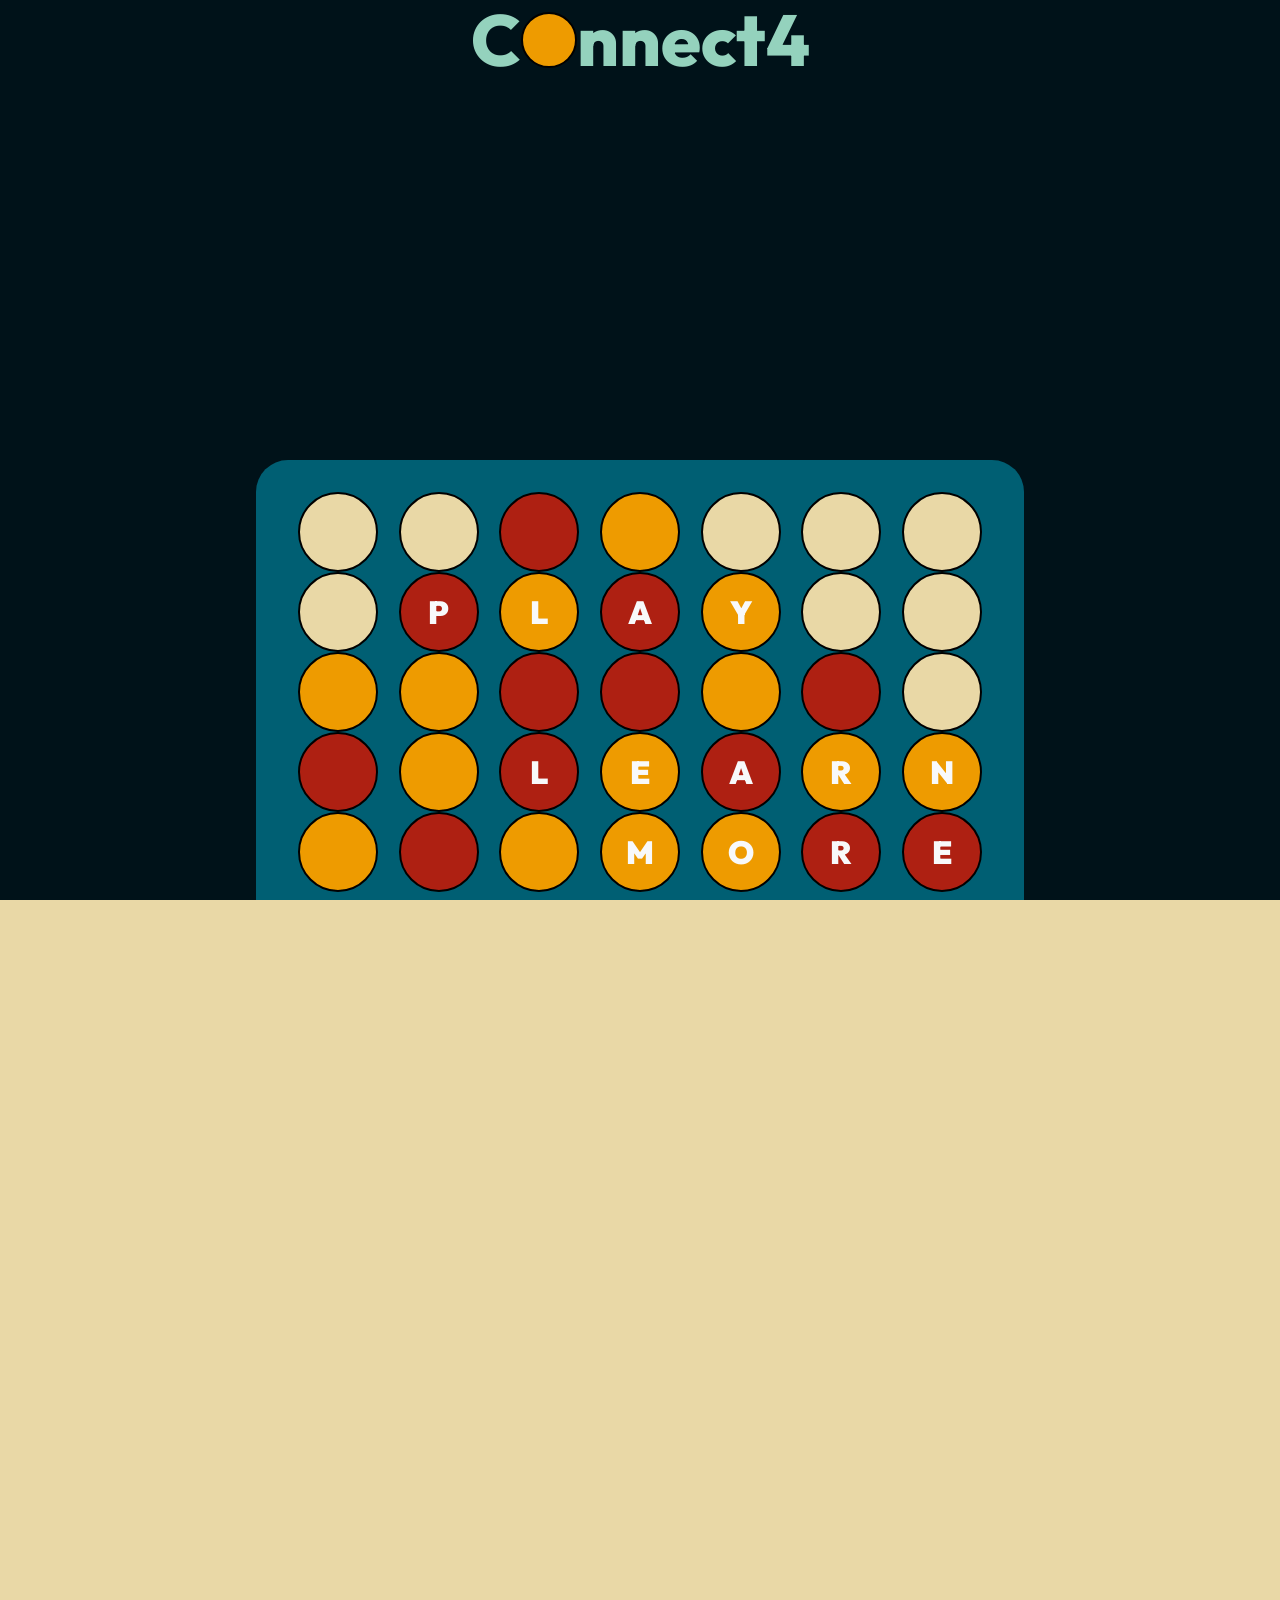
==== index.html @ 0f310282 "v4" ====
<!DOCTYPE html>
<html lang="en">

<head>
    <meta charset="UTF-8">
    <meta name="viewport" content="width=device-width, initial-scale=1.0">
    <title>Connect4</title>
    <link rel="stylesheet" href="style.css">
    <link rel="stylesheet" href="main.css">
    <script src="./gameLogic.js" defer></script>
    <script src="./visual.js" defer></script>
    <script src="./main.js" defer></script>
</head>

<body>
    <nav></nav>
    <section class="hero">
        <h1 class="title">
            <div>C</div>
            <div class="tile yellow" id="heroTile"></div>
            <div>nnect4</div>
        </h1>

        <div class="heroGrid">
            <div class="tile"></div>
            <div class="tile"></div>
            <div class="tile red"></div>
            <div class="tile yellow"></div>
            <div class="tile"></div>
            <div class="tile"></div>
            <div class="tile"></div>

            <div class="tile"></div>
            <div class="tile red playTile">P</div>
            <div class="tile yellow playTile">L</div>
            <div class="tile playTile red">A</div>
            <div class="tile playTile yellow">Y</div>
            <div class="tile "></div>
            <div class="tile"></div>

            <div class="tile yellow"></div>
            <div class="tile yellow"></div>
            <div class="tile red"></div>
            <div class="tile red"></div>
            <div class="tile yellow"></div>
            <div class="tile red"></div>
            <div class="tile"></div>

            <div class="tile red"></div>
            <div class="tile yellow"></div>
            <div class="tile red lmTile">L</a></div>
            <div class="tile yellow lmTile">E</div>
            <div class="tile red lmTile">A</div>
            <div class="tile yellow lmTile">R</div>
            <div class="tile yellow lmTile">N</div>

            <div class="tile yellow"></div>
            <div class="tile red"></div>
            <div class="tile yellow"></div>
            <div class="tile yellow lmTile">M</div>
            <div class="tile yellow lmTile">O</div>
            <div class="tile red lmTile">R</div>
            <div class="tile red lmTile">E</div>

            
        </div>
    </section>
    <section id="htp">

    </section>


</body>

</html>
---- style.css ----
@import url("https://fonts.googleapis.com/css2?family=Outfit:wght@300;400;600;800&display=swap");

:root {
  --bg-primary:
    /* #054944 */
    #001219;
  --bg-secondary: #1a233a;
  --text-main: #f8f9fa;
  --text-muted: #adb5bd;
  --glass-bg: rgba(255, 255, 255, 0.05);
  --glass-border: rgba(255, 255, 255, 0.1);
}

* {
  margin: 0;
  padding: 0;
  box-sizing: border-box;
}

body {
  background-color: var(--bg-primary);
  color: var(--text-main);
  font-family: "Outfit", sans-serif;
  min-height: 100vh;
  display: flex;
  flex-direction: column;
}

img {
  display: block;
  max-width: 100%;
}

.container {
  width: 100%;
  max-width: 1200px;
  margin: 0 auto;
}


.main-content {
  flex-grow: 1;
  display: flex;
  flex-direction: column;
  justify-content: center;
  align-items: stretch;
  min-height: 100vh;
  position: relative;
}

/* --- HERO SECTION --- */

/* Copy from main -->*/
.hero {
  width: 100%;
  min-height: 100vh;
  position: relative;
  overflow: hidden;

  text-align: center;
  display: flex;
  flex-direction: column;
  align-items: center;
  justify-content: center;
}

.title {
  position: relative;
  display: flex;
  justify-content: center;
  align-items: center;
  opacity: 1;
  transition: opacity 0.5s cubic-bezier(0.20, 1, 1, 1);
  color: #94D2BD;
}

.title.active {
  opacity: 1;
}


#heroTile {
  width: 3.5rem;
  height: 3.5rem;
  transition: scale ease 2s;
}

#heroTile.gameActive {
  scale: 65;
}

/* <-- Copy from main */


.hero h1 {
  font-size: 4.5rem;
  font-weight: 800;
  line-height: 1.1;
}

.hero.inactive {
  display: none;
}


/* --- GAME SECTION --- */
.game-container {
  display: flex;
  /* padding: 0 0 2rem; */
  gap: 5rem;
  justify-content: space-around;
  align-items: center;

  position: relative;

  opacity: 0;

  transition: opacity ease-in 0.3s;
}

.game-container .text-box {
  text-align: center;
  margin-bottom: 2.5rem;
}

.game-container h2 {
  font-size: 2.5rem;
  margin-bottom: 0.5rem;
}

.game-container p {
  color: var(--text-muted);
  font-size: 1.1rem;
}

.gameBtns {
  display: flex;
  justify-content: center;
  gap: 1.5rem;
  margin-bottom: 4rem;
}

.btn.level-btn {
  background: var(--glass-bg);
  border: 1px solid var(--glass-border);
  box-shadow: 0 4px 15px rgba(0, 0, 0, 0.2);
  color: var(--text-main);
}

.btn.level-btn:hover {
  background: rgba(255, 255, 255, 0.1);
  box-shadow: 0 8px 25px rgba(255, 255, 255, 0.1);
}

#restart .fa-arrow-rotate-left {
  display: inline-block;
  transition: transform 0.6s cubic-bezier(0.2, 1, 1, 1);
}

#restart:hover .fa-arrow-rotate-left {
  transform: rotate(-360deg);
}

#grid-4 {
  display: grid;
  gap: 0.2rem;
  grid-template-columns: repeat(7, 1fr);
  padding: 1rem;

  background-color: #005F73;
  border-radius: 2rem;
}

.game-container.visible {
  opacity: 1;
}

.tile {
  background-color: #E9D8A6;
  border: black solid 2px;
  border-radius: 50%;
  width: 5rem;
  height: 5rem;
}

.red {
  background-color: #AE2012;
}

.yellow {
  background-color: #EE9B00;
}

@keyframes fallAnimation {
  0% {
    transform: translateY(-400px);
  }

  55% {
    transform: translateY(0px);
  }

  70% {
    transform: translateY(-60px);
  }

  82% {
    transform: translateY(0px);
  }

  90% {
    transform: translateY(-25px);
  }

  100% {
    transform: translateY(0px);
  }
}

.css-fallAnimation {
  animation: fallAnimation 0.5s cubic-bezier(0.05, 0.3, 0.69, 1.3);
}

@keyframes introFallAnimation {
  0% {
    transform: translateY(-100vh);
  }

  55% {
    transform: translateY(0px);
  }

  70% {
    transform: translateY(-60px);
  }

  82% {
    transform: translateY(0px);
  }

  90% {
    transform: translateY(-25px);
  }

  100% {
    transform: translateY(0px);
  }
}

.introFallAnimation {
  animation: introFallAnimation 0.7s cubic-bezier(0.05, 0.3, 0.69, 1.3);
}


/* info-container */

.info-container {
  display: flex;
  flex-direction: column;
  justify-content: center;
  align-items: center;
  gap: 2rem;
  padding: 2rem;

  background-color: cadetblue;
}

.playerIndicater {
  display: flex;
  justify-content: space-between;
  align-items: center;
  gap: 3rem;
  padding: 1rem;

  position: relative;

  background-color: burlywood
}

.slider {
  width: 3rem;
  height: 0.75rem;
  border-radius: 1rem;
  background-color: #AE2012;

  transition: all 0.4s cubic-bezier(0.20, 1, 1, 1);

  position: absolute;
}


/* Pop-up */

#message-container {
  z-index: 10;
  pointer-events: none;

  display: flex;
  justify-content: center;
  align-items: center;

  position: absolute;
  top: 0;
  left: 0;
  width: 100%;
  height: 100%;

  backdrop-filter: blur(0px);
  transition: backdrop-filter 0.3s ease-in;
}

.messageDisplay {
  opacity: 0;
  transition: opacity 0.3s ease-in;

  display: flex;
  flex-direction: column;
  justify-content: center;
  align-items: center;
  gap: 2rem;

  height: 50vh;
  width: 50vw;
  background-color: #395a7a;
  border-radius: 4rem;

  position: relative;
}

#closeBtn {
  position: absolute;
  top: 10%;
  left: 90%;

  background: none;
  border: none;
  cursor: pointer;

  width: 30px;
  height: 30px;
  display: flex;
  align-items: center;
  justify-content: center;

  transition: transform 0.2s ease;
}

#closeBtn i {
  color: white;
  font-size: 1.5rem;
}


#closeBtn:hover {
  transform: rotate(90deg);
}

#message-container.active {
  backdrop-filter: blur(5px);
  pointer-events: all;
}

#message-container.active .messageDisplay {
  opacity: 1;
}

/* Home screen */

.level-btn {
  display: flex;
  gap: 0rem;
  transition: all 0.4s cubic-bezier(0.2, 1, 1, 1);
}

.level-btn span {

  display: flex;
  justify-content: center;
  align-items: center;

  height: 23px;
  transition: all 0.4s cubic-bezier(0.2, 1, 1, 1);
  opacity: 0;
  margin: 0;

}

.level-btn:hover span {
  opacity: 1;
  margin: 0 1rem;
}
---- main.css ----
:root {
    --bg-primary: #001219;
    --secondary: #005F73;
    --accent: #E9D8A6;
    --accent-yellow: #EE9B00;
    --accent-red: #AE2012;
}

html {
    scroll-behavior: smooth;
}

section {
    width: 100%;
    margin: 0 auto;
}


/* Hero section --> */
.hero {
    height: 100vh;
    position: relative;
    overflow: hidden;

    text-align: center;
    display: flex;
    flex-direction: column;
    align-items: center;
    justify-content: space-between;
}

.title {
    position: relative;
    display: flex;
    justify-content: center;
    align-items: center;
    opacity: 0;
    transition: opacity 0.5s cubic-bezier(0.20, 1, 1, 1);
    color: #94D2BD;
}

.title.active {
    opacity: 1;
}


#heroTile {
    width: 3.5rem;
    height: 3.5rem;
    transition: scale ease 2s;
}

#heroTile.gameActive {
    scale: 65;
}

.heroGrid {
    padding: 2rem 2rem 0.5rem 2rem;

    background-color: #005F73;
    width: min(60vw, 1000px);
    display: grid;
    grid-template-columns: repeat(7, 1fr);
    place-items: center;

    border-radius: 2rem 2rem 0 0;

    
}

.heroGrid .tile {
    display: flex;
    align-items: center;
    justify-content: center;
    font-size: 2rem;
    font-weight: 900;
}

.playTile,
.lmTile {
    cursor: pointer;
    transition: scale 0.5s cubic-bezier(0.20, 1, 1, 1);
}

.playTile.active,
.lmTile.active {
    scale: 1.2;
}

/* <-- Hero Section */

/* How to play --> */

#htp {
    width: 100%;
    height: 100vh;
    background-color: #E9D8A6;
}

/* <-- How to play*/
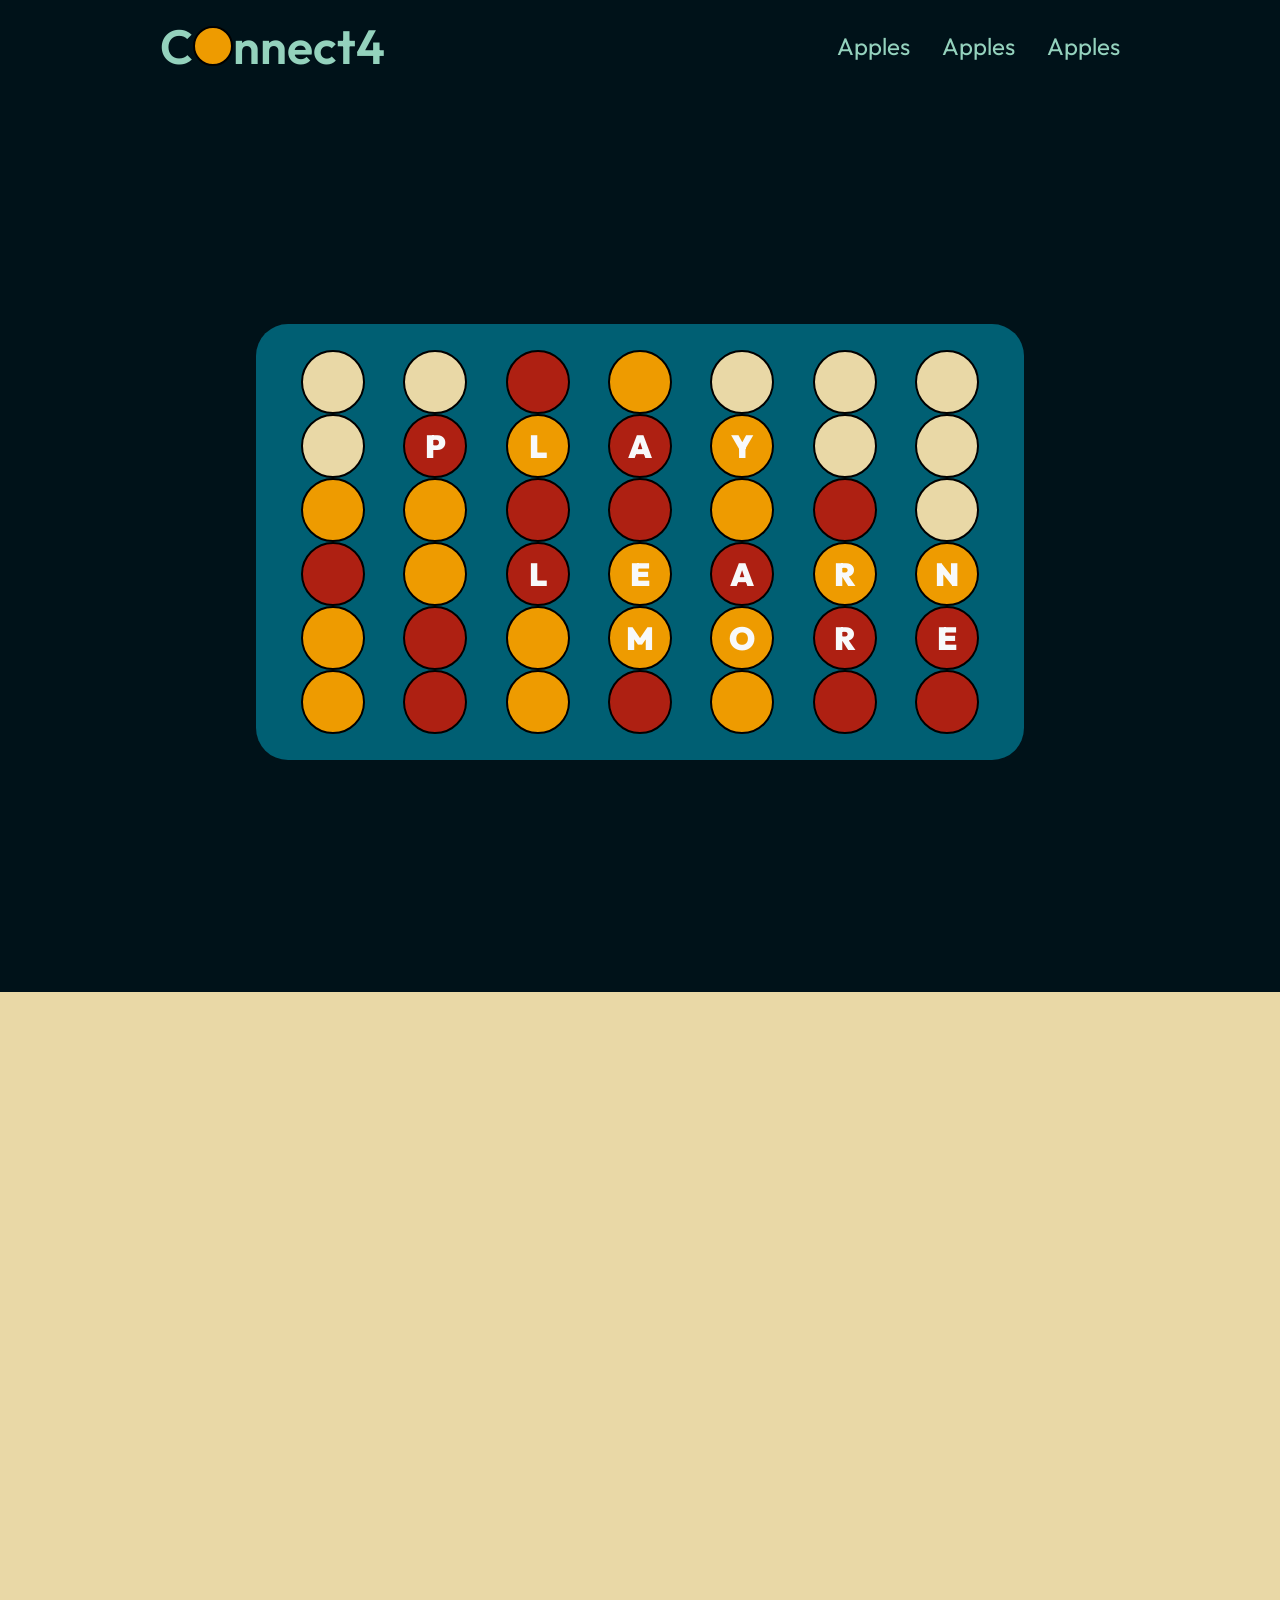
==== commit ef182e54: "v5" ====
--- a/index.html
+++ b/index.html
@@ -13,14 +13,19 @@
 </head>
 
 <body>
-    <nav></nav>
-    <section class="hero">
-        <h1 class="title">
+    <nav>
+        <div class="logo">
             <div>C</div>
             <div class="tile yellow" id="heroTile"></div>
             <div>nnect4</div>
-        </h1>
+        </div>
+        <a href="#">Apples</a>
+        <a href="#">Apples</a>
+        <a href="#">Apples</a>
+    </nav>
 
+    <section class="hero">
+        
         <div class="heroGrid">
             <div class="tile"></div>
             <div class="tile"></div>
@@ -62,6 +67,14 @@
             <div class="tile red lmTile">R</div>
             <div class="tile red lmTile">E</div>
 
+            <div class="tile yellow"></div>
+            <div class="tile red"></div>
+            <div class="tile yellow"></div>
+            <div class="tile red"></div>
+            <div class="tile yellow"></div>
+            <div class="tile red"></div>
+            <div class="tile red"></div>
+
             
         </div>
     </section>
--- a/style.css
+++ b/style.css
@@ -9,6 +9,7 @@
   --text-muted: #adb5bd;
   --glass-bg: rgba(255, 255, 255, 0.05);
   --glass-border: rgba(255, 255, 255, 0.1);
+  --logo-text:#94D2BD;
 }
 
 * {
@@ -48,12 +49,51 @@
   position: relative;
 }
 
+/* Nav --> */
+nav{
+  padding: 1rem 10rem;
+  display: flex;
+  justify-content: flex-end;
+  align-items: center;
+  gap: 2rem;
+}
+
+nav a{
+  font-size: 1.5rem;
+  color: var(--logo-text);
+  text-decoration: none;
+}
+
+.logo {
+  position: relative;
+  display: flex;
+  justify-content: center;
+  align-items: center;
+  margin-right: auto;
+
+  opacity: 1;
+  transition: opacity 0.5s cubic-bezier(0.20, 1, 1, 1);
+  color: #94D2BD;
+
+  cursor: pointer;
+}
+
+.logo>*{
+    font-size: 3rem;
+    font-weight: 600;
+}
+
+.logo.active {
+  opacity: 1;
+}
+/* <-- Nav */
+
 /* --- HERO SECTION --- */
 
 /* Copy from main -->*/
 .hero {
   width: 100%;
-  min-height: 100vh;
+  min-height: 100dvh;
   position: relative;
   overflow: hidden;
 
@@ -64,29 +104,17 @@
   justify-content: center;
 }
 
-.title {
-  position: relative;
-  display: flex;
-  justify-content: center;
-  align-items: center;
-  opacity: 1;
-  transition: opacity 0.5s cubic-bezier(0.20, 1, 1, 1);
-  color: #94D2BD;
-}
-
-.title.active {
-  opacity: 1;
-}
-
-
 #heroTile {
-  width: 3.5rem;
-  height: 3.5rem;
-  transition: scale ease 2s;
+    width: 2.5rem;
+    height: 2.5rem;
+    transition:width ease 1.5s,height ease 1.5s, scale ease 1.5s;
+    cursor: pointer;
 }
 
 #heroTile.gameActive {
-  scale: 65;
+    width: 100vw;
+    height: 100vw;
+    scale: 5;
 }
 
 /* <-- Copy from main */
@@ -179,8 +207,8 @@
   background-color: #E9D8A6;
   border: black solid 2px;
   border-radius: 50%;
-  width: 5rem;
-  height: 5rem;
+  width: max(4vw,4rem);
+  height: max(4vw,4rem);
 }
 
 .red {
@@ -248,7 +276,7 @@
 }
 
 .introFallAnimation {
-  animation: introFallAnimation 0.7s cubic-bezier(0.05, 0.3, 0.69, 1.3);
+  animation: introFallAnimation 1s cubic-bezier(0.05, 0.3, 0.69, 1.3);
 }
 
 
--- a/main.css
+++ b/main.css
@@ -4,6 +4,7 @@
     --accent: #E9D8A6;
     --accent-yellow: #EE9B00;
     --accent-red: #AE2012;
+    --logo-text:#94D2BD;
 }
 
 html {
@@ -17,55 +18,31 @@
 
 
 /* Hero section --> */
-.hero {
-    height: 100vh;
-    position: relative;
-    overflow: hidden;
 
-    text-align: center;
-    display: flex;
-    flex-direction: column;
-    align-items: center;
-    justify-content: space-between;
+.logo {
+    opacity: 0;
 }
 
-.title {
-    position: relative;
-    display: flex;
-    justify-content: center;
-    align-items: center;
-    opacity: 0;
-    transition: opacity 0.5s cubic-bezier(0.20, 1, 1, 1);
-    color: #94D2BD;
-}
-
-.title.active {
+.logo.active {
     opacity: 1;
 }
 
+.heroGrid {
+    width: min(60vw, 1000px);
+    padding: min(2vw,2rem);
+    border-radius: 2rem;
+    background-color: var(--secondary);
 
-#heroTile {
-    width: 3.5rem;
-    height: 3.5rem;
-    transition: scale ease 2s;
-}
-
-#heroTile.gameActive {
-    scale: 65;
-}
-
-.heroGrid {
-    padding: 2rem 2rem 0.5rem 2rem;
-
-    background-color: #005F73;
-    width: min(60vw, 1000px);
     display: grid;
     grid-template-columns: repeat(7, 1fr);
     place-items: center;
+    
+    transform: translateY(150%);
+    transition: transform 1s cubic-bezier(0.20, 1, 1, 1);
+}
 
-    border-radius: 2rem 2rem 0 0;
-
-    
+.heroGrid.active{
+    transform: translateY(0);
 }
 
 .heroGrid .tile {
@@ -94,7 +71,7 @@
 #htp {
     width: 100%;
     height: 100vh;
-    background-color: #E9D8A6;
+    background-color: var(--accent);
 }
 
 /* <-- How to play*/
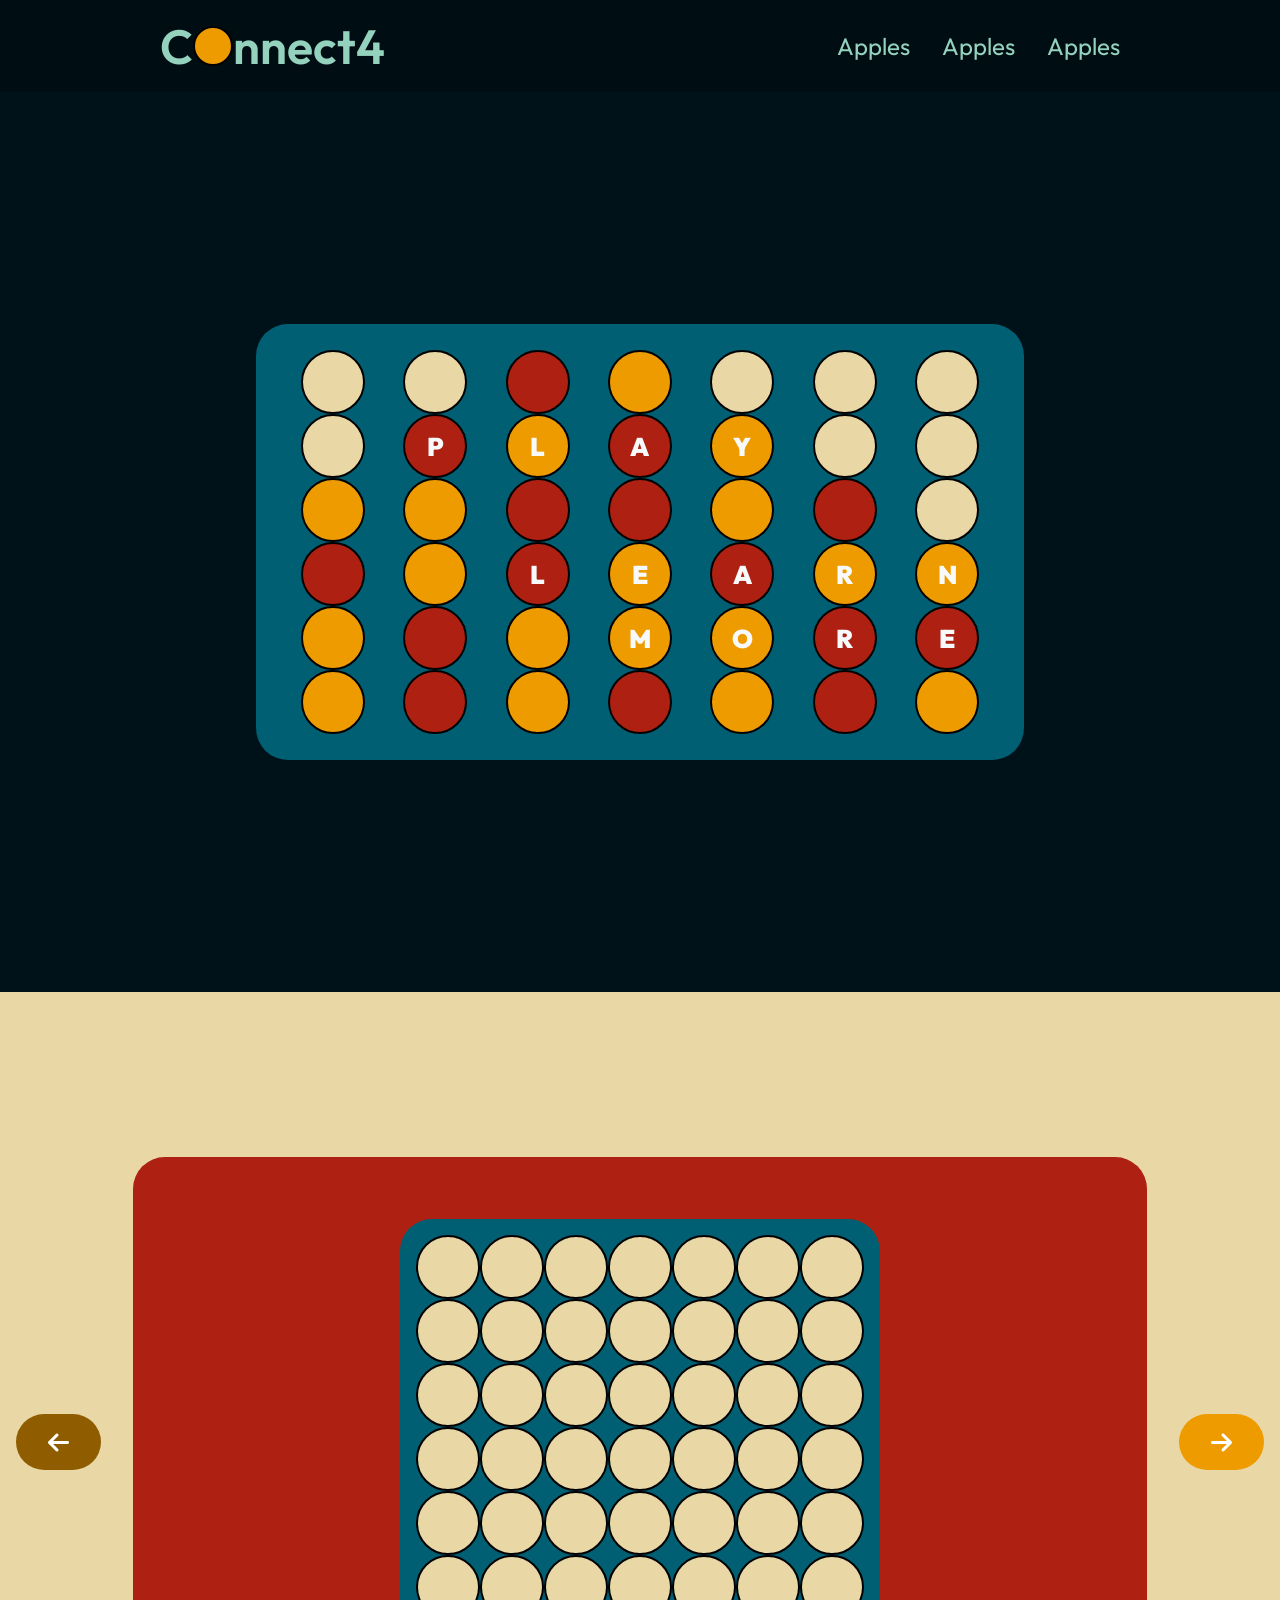
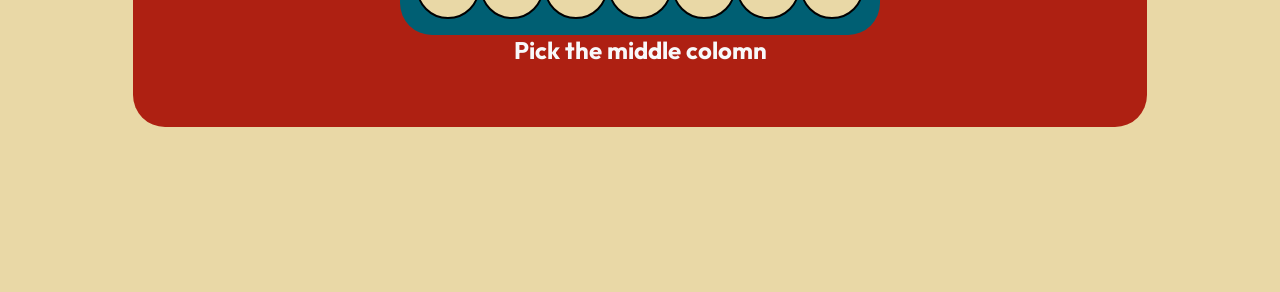
==== commit 1c64a640: "v6" ====
--- a/index.html
+++ b/index.html
@@ -10,6 +10,8 @@
     <script src="./gameLogic.js" defer></script>
     <script src="./visual.js" defer></script>
     <script src="./main.js" defer></script>
+    <link rel="stylesheet" href="https://cdnjs.cloudflare.com/ajax/libs/font-awesome/6.5.0/css/all.min.css">
+
 </head>
 
 <body>
@@ -25,7 +27,7 @@
     </nav>
 
     <section class="hero">
-        
+
         <div class="heroGrid">
             <div class="tile"></div>
             <div class="tile"></div>
@@ -53,7 +55,7 @@
 
             <div class="tile red"></div>
             <div class="tile yellow"></div>
-            <div class="tile red lmTile">L</a></div>
+            <div class="tile red lmTile">L</div>
             <div class="tile yellow lmTile">E</div>
             <div class="tile red lmTile">A</div>
             <div class="tile yellow lmTile">R</div>
@@ -73,13 +75,168 @@
             <div class="tile red"></div>
             <div class="tile yellow"></div>
             <div class="tile red"></div>
-            <div class="tile red"></div>
-
-            
+            <div class="tile yellow"></div>
         </div>
+
     </section>
-    <section id="htp">
-
+
+    <section id="htpSection">
+        <button class="carouselBtn moveLeft inactive">
+            <i class="fa-solid fa-arrow-left"></i>
+        </button>
+        <div class="htpContainer">
+
+
+            <div class="htpCards step1 center">
+                <div class="htps">
+                    <div class="tile"></div>
+                    <div class="tile"></div>
+                    <div class="tile"></div>
+                    <div class="tile"></div>
+                    <div class="tile"></div>
+                    <div class="tile"></div>
+                    <div class="tile"></div>
+                    <div class="tile"></div>
+                    <div class="tile"></div>
+                    <div class="tile"></div>
+                    <div class="tile"></div>
+                    <div class="tile"></div>
+                    <div class="tile"></div>
+                    <div class="tile"></div>
+                    <div class="tile"></div>
+                    <div class="tile"></div>
+                    <div class="tile"></div>
+                    <div class="tile"></div>
+                    <div class="tile"></div>
+                    <div class="tile"></div>
+                    <div class="tile"></div>
+                    <div class="tile"></div>
+                    <div class="tile"></div>
+                    <div class="tile"></div>
+                    <div class="tile"></div>
+                    <div class="tile"></div>
+                    <div class="tile"></div>
+                    <div class="tile"></div>
+                    <div class="tile"></div>
+                    <div class="tile"></div>
+                    <div class="tile"></div>
+                    <div class="tile"></div>
+                    <div class="tile"></div>
+                    <div class="tile"></div>
+                    <div class="tile"></div>
+                    <div class="tile"></div>
+                    <div class="tile"></div>
+                    <div class="tile"></div>
+                    <div class="tile clickTile pulsing"></div>
+                    <div class="tile"></div>
+                    <div class="tile"></div>
+                    <div class="tile"></div>
+                </div>
+                <h2>Pick the middle colomn</h2>
+            </div>
+
+            <div class="htpCards step2 right">
+                <div class="htps">
+                    <div class="tile"></div>
+                    <div class="tile"></div>
+                    <div class="tile"></div>
+                    <div class="tile"></div>
+                    <div class="tile"></div>
+                    <div class="tile"></div>
+                    <div class="tile"></div>
+                    <div class="tile"></div>
+                    <div class="tile"></div>
+                    <div class="tile"></div>
+                    <div class="tile"></div>
+                    <div class="tile"></div>
+                    <div class="tile"></div>
+                    <div class="tile"></div>
+                    <div class="tile"></div>
+                    <div class="tile"></div>
+                    <div class="tile animatedTile yellow"></div>
+                    <div class="tile"></div>
+                    <div class="tile"></div>
+                    <div class="tile"></div>
+                    <div class="tile"></div>
+                    <div class="tile"></div>
+                    <div class="tile"></div>
+                    <div class="tile red"></div>
+                    <div class="tile yellow"></div>
+                    <div class="tile"></div>
+                    <div class="tile"></div>
+                    <div class="tile"></div>
+                    <div class="tile"></div>
+                    <div class="tile"></div>
+                    <div class="tile red"></div>
+                    <div class="tile red"></div>
+                    <div class="tile clickTile pulsing"></div>
+                    <div class="tile"></div>
+                    <div class="tile"></div>
+                    <div class="tile"></div>
+                    <div class="tile red"></div>
+                    <div class="tile yellow"></div>
+                    <div class="tile red"></div>
+                    <div class="tile yellow"></div>
+                    <div class="tile yellow"></div>
+                    <div class="tile"></div>
+                </div>
+                <h2>Block your opponent.</h2>
+            </div>
+
+            <div class="htpCards step3 right">
+                <div class="htps">
+                    <div class="tile"></div>
+                    <div class="tile"></div>
+                    <div class="tile"></div>
+                    <div class="tile"></div>
+                    <div class="tile"></div>
+                    <div class="tile"></div>
+                    <div class="tile"></div>
+                    <div class="tile"></div>
+                    <div class="tile"></div>
+                    <div class="tile"></div>
+                    <div class="tile"></div>
+                    <div class="tile"></div>
+                    <div class="tile"></div>
+                    <div class="tile"></div>
+                    <div class="tile"></div>
+                    <div class="tile"></div>
+                    <div class="tile yellow"></div>
+                    <div class="tile"></div>
+                    <div class="tile"></div>
+                    <div class="tile"></div>
+                    <div class="tile"></div>
+                    <div class="tile"></div>
+                    <div class="tile"></div>
+                    <div class="tile red"></div>
+                    <div class="tile yellow"></div>
+                    <div class="tile"></div>
+                    <div class="tile"></div>
+                    <div class="tile"></div>
+                    <div class="tile"></div>
+                    <div class="animatedTile tile yellow"></div>
+                    <div class="tile red"></div>
+                    <div class="tile red"></div>
+                    <div class="tile red"></div>
+                    <div class="tile clickTile pulsing"></div>
+                    <div class="tile"></div>
+                    <div class="tile"></div>
+                    <div class="tile red"></div>
+                    <div class="tile yellow"></div>
+                    <div class="tile red"></div>
+                    <div class="tile yellow"></div>
+                    <div class="tile yellow"></div>
+                    <div class="tile"></div>
+                </div>
+                <h2>Connect 4 to win</h2>
+                <div class="playTile htpPlayBtn">Play Now</div>
+            </div>
+
+        </div>
+
+        <button class="carouselBtn moveRight">
+            <i class="fa-solid fa-arrow-right"></i>
+        </button>
     </section>
 
 
--- a/style.css
+++ b/style.css
@@ -9,7 +9,7 @@
   --text-muted: #adb5bd;
   --glass-bg: rgba(255, 255, 255, 0.05);
   --glass-border: rgba(255, 255, 255, 0.1);
-  --logo-text:#94D2BD;
+  --logo-text: #94D2BD;
 }
 
 * {
@@ -49,19 +49,55 @@
   position: relative;
 }
 
+button {
+  cursor: pointer;
+}
+
 /* Nav --> */
-nav{
+nav {
   padding: 1rem 10rem;
   display: flex;
   justify-content: flex-end;
   align-items: center;
   gap: 2rem;
-}
-
-nav a{
+
+  background-color: rgba(0, 0, 0, 0.2);
+  position: sticky;
+  top: 0;
+  z-index: 100;
+}
+
+nav a {
+  width: max-content;
   font-size: 1.5rem;
   color: var(--logo-text);
   text-decoration: none;
+  position: relative;
+  transition: scale 0.3s cubic-bezier(0.20, 1, 1, 1);
+}
+
+nav a:hover,
+.logo:hover {
+  scale: 1.1;
+}
+
+nav a::after {
+  content: '';
+  background-color: #EE9B00;
+  height: 3px;
+  width: 0;
+  border-radius: 2px;
+
+  position: absolute;
+  bottom: -5px;
+  left: 50%;
+  transform: translate(-50%, -50%);
+
+  transition: width 0.3s cubic-bezier(0.20, 1, 1, 1);
+}
+
+nav a:hover::after {
+  width: 100%;
 }
 
 .logo {
@@ -72,100 +108,43 @@
   margin-right: auto;
 
   opacity: 1;
-  transition: opacity 0.5s cubic-bezier(0.20, 1, 1, 1);
+  transition: opacity 0.5s cubic-bezier(0.20, 1, 1, 1), scale 0.3s cubic-bezier(0.20, 1, 1, 1);
   color: #94D2BD;
 
   cursor: pointer;
 }
 
-.logo>*{
-    font-size: 3rem;
-    font-weight: 600;
+.logo>* {
+  font-size: 3rem;
+  font-weight: 600;
 }
 
 .logo.active {
   opacity: 1;
 }
+
 /* <-- Nav */
 
-/* --- HERO SECTION --- */
-
-/* Copy from main -->*/
-.hero {
-  width: 100%;
-  min-height: 100dvh;
-  position: relative;
-  overflow: hidden;
-
-  text-align: center;
-  display: flex;
-  flex-direction: column;
-  align-items: center;
-  justify-content: center;
-}
-
-#heroTile {
-    width: 2.5rem;
-    height: 2.5rem;
-    transition:width ease 1.5s,height ease 1.5s, scale ease 1.5s;
-    cursor: pointer;
-}
-
-#heroTile.gameActive {
-    width: 100vw;
-    height: 100vw;
-    scale: 5;
-}
-
-/* <-- Copy from main */
-
-
-.hero h1 {
-  font-size: 4.5rem;
-  font-weight: 800;
-  line-height: 1.1;
-}
-
-.hero.inactive {
-  display: none;
-}
-
-
-/* --- GAME SECTION --- */
-.game-container {
-  display: flex;
-  /* padding: 0 0 2rem; */
-  gap: 5rem;
-  justify-content: space-around;
-  align-items: center;
-
-  position: relative;
-
-  opacity: 0;
-
-  transition: opacity ease-in 0.3s;
-}
-
-.game-container .text-box {
-  text-align: center;
-  margin-bottom: 2.5rem;
-}
-
-.game-container h2 {
-  font-size: 2.5rem;
-  margin-bottom: 0.5rem;
-}
-
-.game-container p {
-  color: var(--text-muted);
-  font-size: 1.1rem;
+/* Btns --> */
+
+button {
+  width: max-content;
+  padding: 1rem 2rem;
+  border-radius: 2rem;
+  display: flex;
+  align-items: center;
+  justify-content: center;
 }
 
 .gameBtns {
   display: flex;
   justify-content: center;
   gap: 1.5rem;
-  margin-bottom: 4rem;
+  padding: 2rem;
+}
+
+.gameBtns i {
+  font-size: 1.5rem;
 }
 
 .btn.level-btn {
@@ -189,7 +168,86 @@
   transform: rotate(-360deg);
 }
 
-#grid-4 {
+/* <-- Btns */
+
+/* --- HERO SECTION --- */
+
+/* Copy from main -->*/
+.hero {
+  width: 100%;
+  min-height: 100dvh;
+  position: relative;
+  overflow: hidden;
+
+  text-align: center;
+  display: flex;
+  flex-direction: column;
+  align-items: center;
+  justify-content: center;
+}
+
+#heroTile {
+  width: 2.5rem;
+  height: 2.5rem;
+  transition: width ease 1.5s, height ease 1.5s, scale ease 1.5s;
+}
+
+#heroTile.gameActive {
+  width: 100vw;
+  height: 100vw;
+  scale: 5;
+}
+
+/* <-- Copy from main */
+
+
+.hero h1 {
+  font-size: 4.5rem;
+  font-weight: 800;
+  line-height: 1.1;
+  color: var(--logo-text);
+}
+
+.hero.inactive {
+  display: none;
+}
+
+
+/* --- GAME SECTION --- */
+.game-container {
+  display: flex;
+  gap: 5rem;
+  justify-content: space-around;
+  align-items: center;
+
+  /*   position: relative; */
+
+  opacity: 0;
+
+  transition: opacity ease-in 0.3s;
+}
+
+.game-container .text-box {
+  text-align: center;
+  margin-bottom: 2.5rem;
+}
+
+.game-container h2 {
+  font-size: 2.5rem;
+  margin-bottom: 0.5rem;
+}
+
+.game-container p {
+  color: var(--text-muted);
+  font-size: 1.1rem;
+}
+
+#grid-4,
+.info-container {
+  display: none;
+}
+
+#grid-4.visible {
   display: grid;
   gap: 0.2rem;
   grid-template-columns: repeat(7, 1fr);
@@ -207,8 +265,8 @@
   background-color: #E9D8A6;
   border: black solid 2px;
   border-radius: 50%;
-  width: max(4vw,4rem);
-  height: max(4vw,4rem);
+  width: max(4vw, 4rem);
+  height: max(4vw, 4rem);
 }
 
 .red {
@@ -279,10 +337,9 @@
   animation: introFallAnimation 1s cubic-bezier(0.05, 0.3, 0.69, 1.3);
 }
 
-
 /* info-container */
 
-.info-container {
+.info-container.visible {
   display: flex;
   flex-direction: column;
   justify-content: center;
@@ -411,6 +468,8 @@
   opacity: 0;
   margin: 0;
 
+  font-size: 1.5rem;
+  font-weight: 600;
 }
 
 .level-btn:hover span {
--- a/main.css
+++ b/main.css
@@ -4,7 +4,7 @@
     --accent: #E9D8A6;
     --accent-yellow: #EE9B00;
     --accent-red: #AE2012;
-    --logo-text:#94D2BD;
+    --logo-text: #94D2BD;
 }
 
 html {
@@ -29,19 +29,19 @@
 
 .heroGrid {
     width: min(60vw, 1000px);
-    padding: min(2vw,2rem);
+    padding: min(2vw, 2rem);
     border-radius: 2rem;
     background-color: var(--secondary);
 
     display: grid;
     grid-template-columns: repeat(7, 1fr);
     place-items: center;
-    
+
     transform: translateY(150%);
     transition: transform 1s cubic-bezier(0.20, 1, 1, 1);
 }
 
-.heroGrid.active{
+.heroGrid.active {
     transform: translateY(0);
 }
 
@@ -49,7 +49,7 @@
     display: flex;
     align-items: center;
     justify-content: center;
-    font-size: 2rem;
+    font-size: max(2vw, 1.5rem);
     font-weight: 900;
 }
 
@@ -68,10 +68,123 @@
 
 /* How to play --> */
 
-#htp {
+#htpSection {
     width: 100%;
     height: 100vh;
     background-color: var(--accent);
+
+    display: flex;
+    justify-content: center;
+    align-items: center;
+    gap: 1rem;
+}
+
+.htpContainer {
+    width: 80%;
+    aspect-ratio: 16/9;
+    border-radius: 2rem;
+    background-color: var(--accent-red);
+
+    display: flex;
+    align-items: center;
+    justify-content: center;
+
+    position: relative;
+    overflow: hidden;
+}
+
+.htpCards {
+    position: absolute;
+    top: 50%;
+    left: 50%;
+    transition: transform 0.8s ease-in-out;
+}
+
+.step1.center,
+.step2.center,
+.step3.center {
+    transform: translate(-50%, -50%);
+}
+
+.step1.left,
+.step2.left {
+    transform: translate(-50%, -50%) translateX(-100vw);
+}
+
+.step2.right,
+.step3.right {
+    transform: translate(-50%, -50%) translateX(100vw);
+}
+
+.htps {
+    width: max-content;
+    height: max-content;
+    padding: 1rem;
+
+    display: grid;
+    grid-template-columns: repeat(7, 1fr);
+    place-items: center;
+
+    background-color: var(--secondary);
+    border-radius: 2rem;
+}
+
+.htpCards {
+    display: flex;
+    flex-direction: column;
+    justify-content: center;
+    align-items: center;
+}
+
+.htpPlayBtn {
+    font-size: 1.2rem;
+    font-weight: 700;
+
+    background-color: var(--accent-yellow);
+    padding: 1rem;
+    border-radius: 2rem;
+}
+
+.carouselBtn {
+    margin: 0 1rem;
+    width: max-content;
+    border: none;
+
+    background-color: var(--accent-yellow);
+    transition: all ease-in 0.3s;
+}
+
+.carouselBtn:hover {
+    background-color: rgba(190, 124, 0, 1);
+}
+
+.moveLeft.inactive,
+.moveRight.inactive {
+    cursor: not-allowed;
+    background-color: rgba(143, 93, 0, 1);
+}
+
+.carouselBtn i {
+    color: white;
+    font-size: 1.5rem;
+}
+
+@keyframes pulsingGlow {
+    0% {
+        box-shadow: 0 0 5px rgba(214, 40, 40, 0.8),inset 0 0 5px rgba(214, 40, 40, 0.8);
+    }
+
+    50% {
+        box-shadow: 0 0 10px rgba(214, 40, 40, 1),inset 0 0 15px rgba(214, 40, 40, 1);
+    }
+
+    100% {
+        box-shadow: 0 0 5px rgba(214, 40, 40, 0.8),inset 0 0 5px rgba(214, 40, 40, 0.8);
+    }
+}
+
+.pulsing {
+    animation: pulsingGlow 1.5s infinite ease-in-out;
 }
 
 /* <-- How to play*/
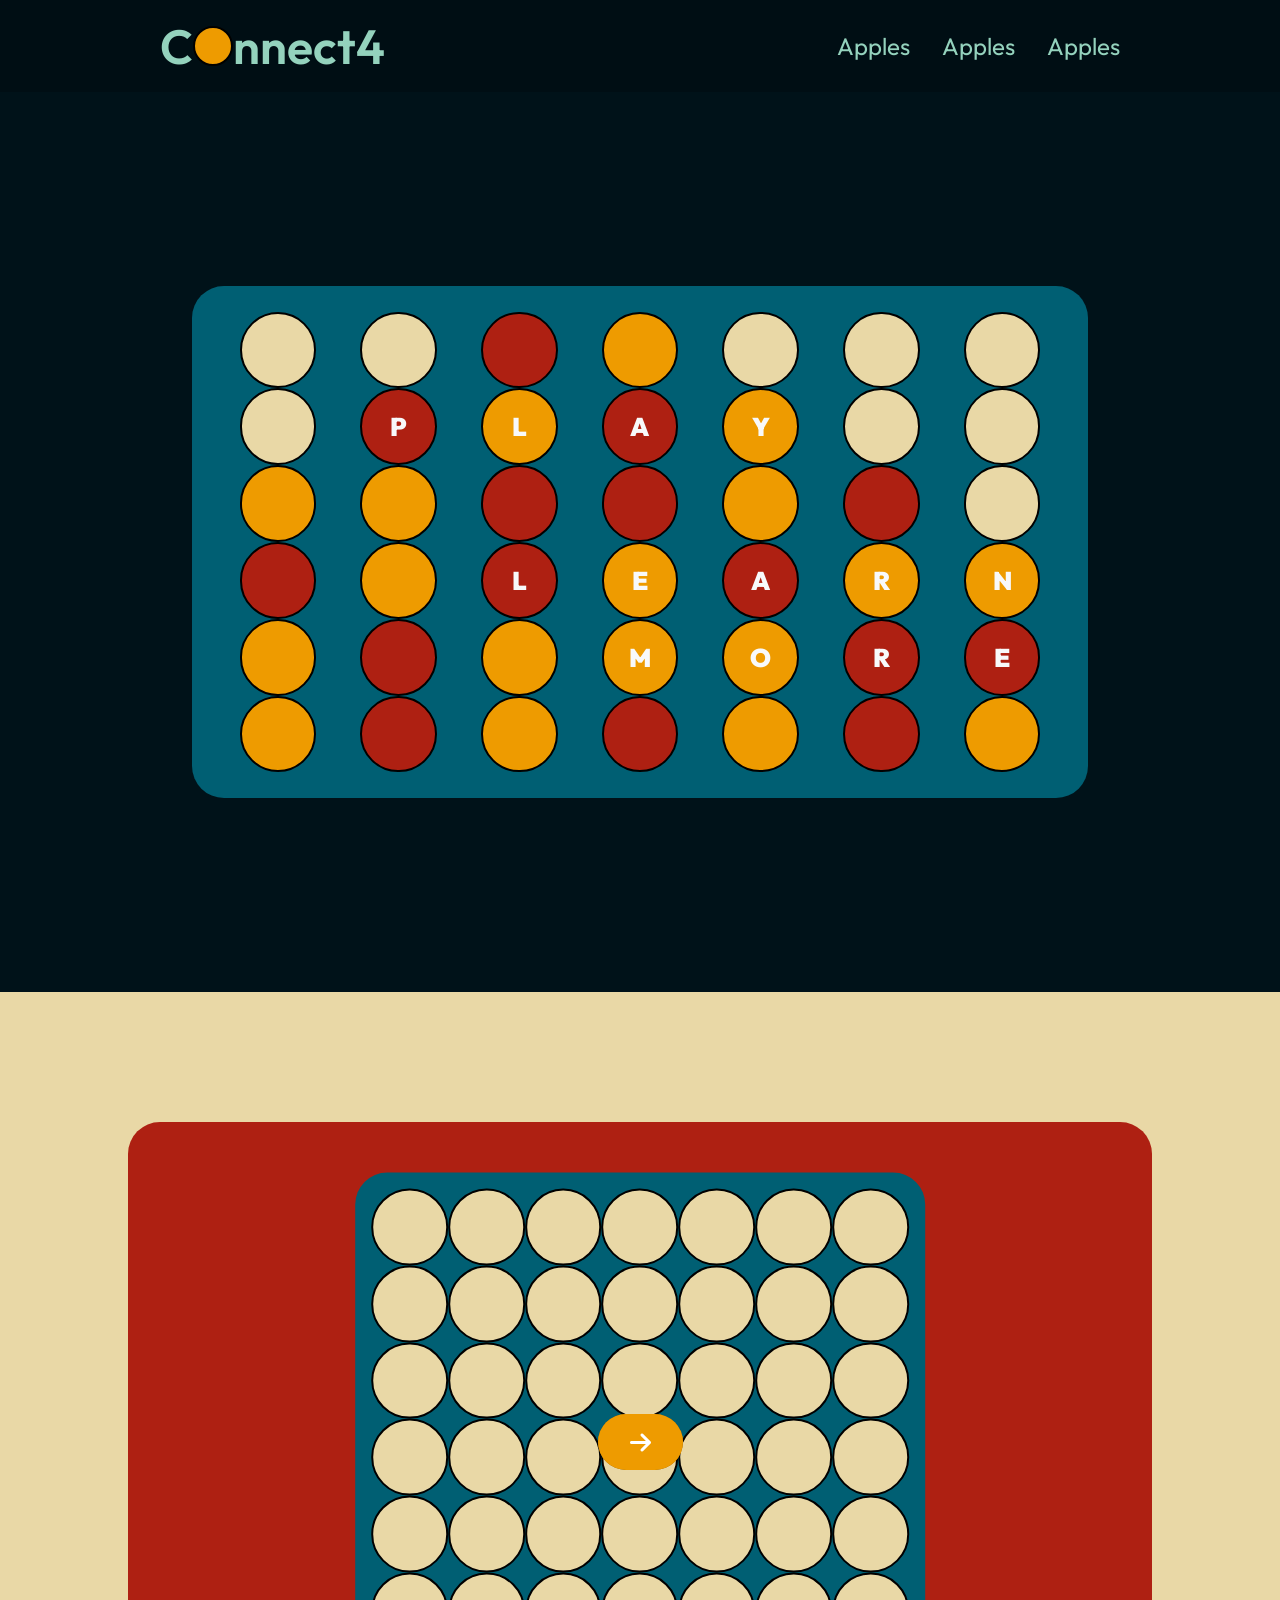
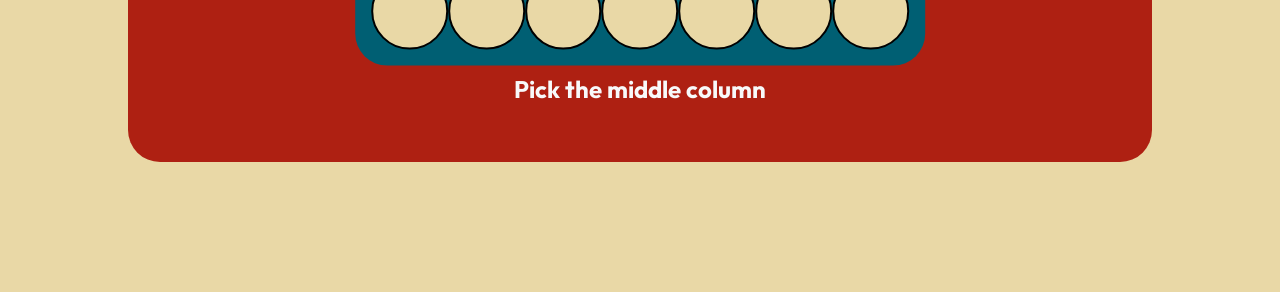
==== commit 59d575b0: "v6.1" ====
--- a/index.html
+++ b/index.html
@@ -86,7 +86,6 @@
         </button>
         <div class="htpContainer">
 
-
             <div class="htpCards step1 center">
                 <div class="htps">
                     <div class="tile"></div>
@@ -127,12 +126,12 @@
                     <div class="tile"></div>
                     <div class="tile"></div>
                     <div class="tile"></div>
-                    <div class="tile clickTile pulsing"></div>
+                    <div class="tile clickTile"></div>
                     <div class="tile"></div>
                     <div class="tile"></div>
                     <div class="tile"></div>
                 </div>
-                <h2>Pick the middle colomn</h2>
+                <h2>Pick the middle column</h2>
             </div>
 
             <div class="htpCards step2 right">
@@ -169,7 +168,7 @@
                     <div class="tile"></div>
                     <div class="tile red"></div>
                     <div class="tile red"></div>
-                    <div class="tile clickTile pulsing"></div>
+                    <div class="tile clickTile"></div>
                     <div class="tile"></div>
                     <div class="tile"></div>
                     <div class="tile"></div>
@@ -218,7 +217,7 @@
                     <div class="tile red"></div>
                     <div class="tile red"></div>
                     <div class="tile red"></div>
-                    <div class="tile clickTile pulsing"></div>
+                    <div class="tile clickTile"></div>
                     <div class="tile"></div>
                     <div class="tile"></div>
                     <div class="tile red"></div>
--- a/style.css
+++ b/style.css
@@ -1,15 +1,17 @@
 @import url("https://fonts.googleapis.com/css2?family=Outfit:wght@300;400;600;800&display=swap");
 
 :root {
-  --bg-primary:
-    /* #054944 */
-    #001219;
+  --bg-primary: #001219;
   --bg-secondary: #1a233a;
   --text-main: #f8f9fa;
   --text-muted: #adb5bd;
   --glass-bg: rgba(255, 255, 255, 0.05);
   --glass-border: rgba(255, 255, 255, 0.1);
   --logo-text: #94D2BD;
+  --secondary: #005F73;
+  --accent: #E9D8A6;
+  --accent-yellow: #EE9B00;
+  --accent-red: #AE2012;
 }
 
 * {
@@ -215,15 +217,17 @@
 
 /* --- GAME SECTION --- */
 .game-container {
-  display: flex;
-  gap: 5rem;
+  margin: 0 auto;
+  width: min(1200px, 80vw);
+  display: flex;
+  gap: 1rem;
   justify-content: space-around;
   align-items: center;
 
   /*   position: relative; */
 
   opacity: 0;
-
+  /* background-color: #adb5bd; */
   transition: opacity ease-in 0.3s;
 }
 
@@ -265,8 +269,8 @@
   background-color: #E9D8A6;
   border: black solid 2px;
   border-radius: 50%;
-  width: max(4vw, 4rem);
-  height: max(4vw, 4rem);
+  width: clamp(3.3rem, 6vw, 5rem);
+  height: clamp(3.3rem, 6vw, 5rem);
 }
 
 .red {
@@ -346,8 +350,9 @@
   align-items: center;
   gap: 2rem;
   padding: 2rem;
-
-  background-color: cadetblue;
+  border-radius: 1.5rem;
+
+  background-color: #124559;
 }
 
 .playerIndicater {
@@ -356,10 +361,15 @@
   align-items: center;
   gap: 3rem;
   padding: 1rem;
-
-  position: relative;
-
-  background-color: burlywood
+  border-radius: 1.5rem;
+
+  position: relative;
+
+  background-color: #aec3b0;
+}
+
+.playerIndicater h2 {
+  color: #faf0ca;
 }
 
 .slider {
@@ -406,7 +416,7 @@
 
   height: 50vh;
   width: 50vw;
-  background-color: #395a7a;
+  background-color: #94d2bd;
   border-radius: 4rem;
 
   position: relative;
@@ -415,7 +425,7 @@
 #closeBtn {
   position: absolute;
   top: 10%;
-  left: 90%;
+  left: 85%;
 
   background: none;
   border: none;
@@ -475,4 +485,11 @@
 .level-btn:hover span {
   opacity: 1;
   margin: 0 1rem;
+}
+
+@media(width<650px) {
+  .tile {
+    width: clamp(2.3rem, 7vw, 3.3rem);
+    height: clamp(2.3rem, 7vw, 3.3rem);
+  }
 }
--- a/main.css
+++ b/main.css
@@ -28,7 +28,7 @@
 }
 
 .heroGrid {
-    width: min(60vw, 1000px);
+    width: clamp(22rem, 70vw, 1000px);
     padding: min(2vw, 2rem);
     border-radius: 2rem;
     background-color: var(--secondary);
@@ -51,6 +51,9 @@
     justify-content: center;
     font-size: max(2vw, 1.5rem);
     font-weight: 900;
+
+    width: clamp(3rem, 6vw, 5rem);
+    height: clamp(3rem, 6vw, 5rem);
 }
 
 .playTile,
@@ -80,8 +83,9 @@
 }
 
 .htpContainer {
-    width: 80%;
-    aspect-ratio: 16/9;
+    flex-shrink: 0;
+    width: clamp( 25rem,80%,1200px);
+    height: clamp(35rem, 50vw, 50rem);
     border-radius: 2rem;
     background-color: var(--accent-red);
 
@@ -91,15 +95,27 @@
 
     position: relative;
     overflow: hidden;
+
+    anchor-name: --anchorParent;
 }
 
 .htpCards {
+    display: flex;
+    flex-direction: column;
+    justify-content: center;
+    align-items: center;
+
     position: absolute;
     top: 50%;
     left: 50%;
     transition: transform 0.8s ease-in-out;
 }
 
+.htpCards h2{
+    font-size: 1.5rem;
+    margin:0.5rem 0;
+}
+
 .step1.center,
 .step2.center,
 .step3.center {
@@ -129,13 +145,6 @@
     border-radius: 2rem;
 }
 
-.htpCards {
-    display: flex;
-    flex-direction: column;
-    justify-content: center;
-    align-items: center;
-}
-
 .htpPlayBtn {
     font-size: 1.2rem;
     font-weight: 700;
@@ -152,11 +161,25 @@
 
     background-color: var(--accent-yellow);
     transition: all ease-in 0.3s;
+
+    z-index: 2;
+    position: fixed;
+    position-anchor: --anchorParent;
+}
+
+.moveLeft {
+    position-area: left center;
+}
+
+.moveRight {
+    position-area: right center;
 }
 
 .carouselBtn:hover {
     background-color: rgba(190, 124, 0, 1);
 }
+
+
 
 .moveLeft.inactive,
 .moveRight.inactive {
@@ -169,22 +192,21 @@
     font-size: 1.5rem;
 }
 
-@keyframes pulsingGlow {
-    0% {
-        box-shadow: 0 0 5px rgba(214, 40, 40, 0.8),inset 0 0 5px rgba(214, 40, 40, 0.8);
+
+
+/* <-- How to play*/
+
+@media(width<650px){
+    .htpContainer{
+        width: clamp(20rem,80vw,32.5rem);
     }
 
-    50% {
-        box-shadow: 0 0 10px rgba(214, 40, 40, 1),inset 0 0 15px rgba(214, 40, 40, 1);
-    }
-
-    100% {
-        box-shadow: 0 0 5px rgba(214, 40, 40, 0.8),inset 0 0 5px rgba(214, 40, 40, 0.8);
-    }
-}
-
-.pulsing {
-    animation: pulsingGlow 1.5s infinite ease-in-out;
-}
-
-/* <-- How to play*/+   .moveLeft{
+    position-area: bottom center;
+    transform: translate(-3rem,-4.5rem) translate(-60%,-40%);
+   }
+   .moveRight{
+    position-area: bottom center;
+    transform: translate(3rem,-4.5rem) translate(60%,-40%);
+   }
+}
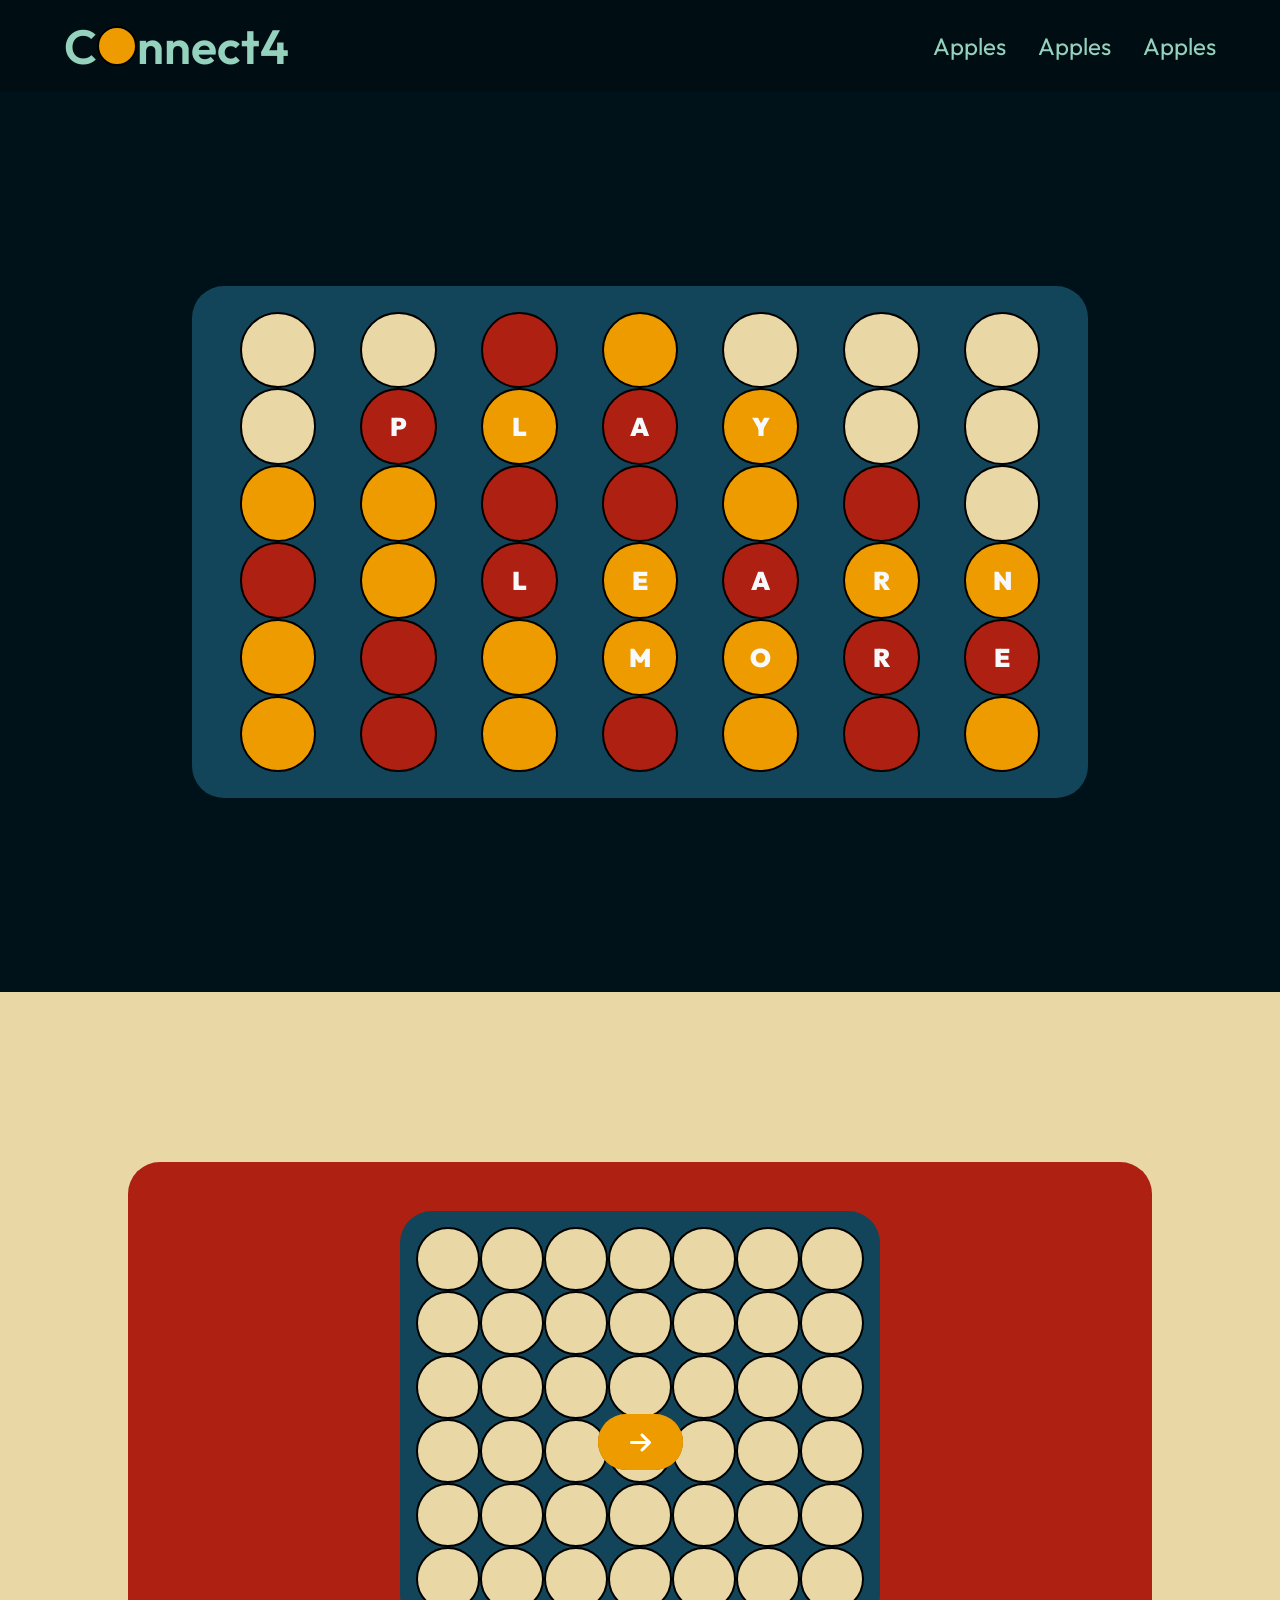
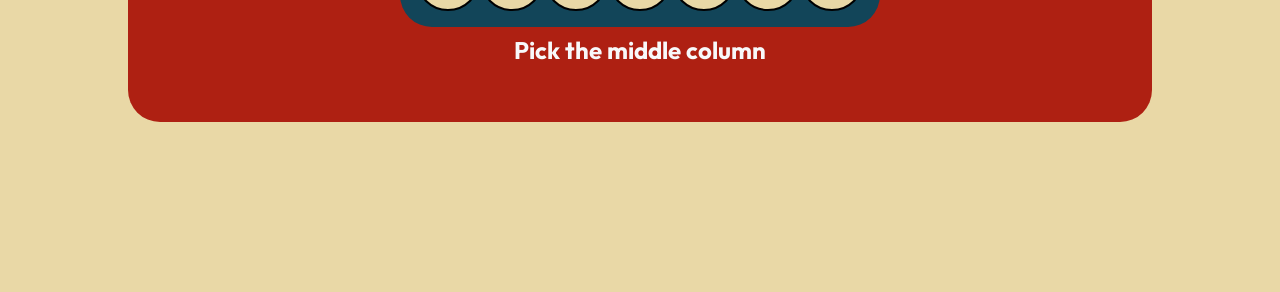
==== commit eb1d7b70: "v6.2" ====
--- a/index.html
+++ b/index.html
@@ -16,14 +16,22 @@
 
 <body>
     <nav>
-        <div class="logo">
-            <div>C</div>
-            <div class="tile yellow" id="heroTile"></div>
-            <div>nnect4</div>
+        <div class="nav-container">
+            <div class="logo">
+                <div>C</div>
+                <div class="tile yellow" id="heroTile"></div>
+                <div>nnect4</div>
+            </div>
+            <div class="links">
+                <a href="#">Apples</a>
+                <a href="#">Apples</a>
+                <a href="#">Apples</a>
+            </div>
+            <div class="burger-container">
+                <i class="fa-solid fa-burger burger active"></i>
+                <i class="fa-solid fa-pizza-slice pizza"></i>
+            </div>
         </div>
-        <a href="#">Apples</a>
-        <a href="#">Apples</a>
-        <a href="#">Apples</a>
     </nav>
 
     <section class="hero">
--- a/style.css
+++ b/style.css
@@ -8,7 +8,7 @@
   --glass-bg: rgba(255, 255, 255, 0.05);
   --glass-border: rgba(255, 255, 255, 0.1);
   --logo-text: #94D2BD;
-  --secondary: #005F73;
+  --secondary: #124559;
   --accent: #E9D8A6;
   --accent-yellow: #EE9B00;
   --accent-red: #AE2012;
@@ -57,16 +57,46 @@
 
 /* Nav --> */
 nav {
-  padding: 1rem 10rem;
-  display: flex;
-  justify-content: flex-end;
-  align-items: center;
-  gap: 2rem;
+  padding: 1rem clamp(2rem, 5vw, 10rem);
 
   background-color: rgba(0, 0, 0, 0.2);
   position: sticky;
   top: 0;
   z-index: 100;
+}
+
+.nav-container {
+  display: flex;
+  justify-content: flex-end;
+  align-items: center;
+  position: relative;
+}
+
+.links {
+  display: flex;
+  gap: 2rem;
+}
+
+.burger-container {
+  font-size: 1.5rem;
+  color: var(--logo-text);
+  position: absolute;
+  width: 50px;
+  height: 50px;
+  pointer-events: none;
+}
+
+.burger,
+.pizza {
+  position: absolute;
+  top: 50%;
+  left: 50%;
+  transform: translate(-50%, -50%);
+  opacity: 0;
+  transition: opacity 0.5s ease-in-out;
+
+  cursor: pointer;
+  pointer-events: none;
 }
 
 nav a {
@@ -121,10 +151,6 @@
   font-weight: 600;
 }
 
-.logo.active {
-  opacity: 1;
-}
-
 /* <-- Nav */
 
 /* Btns --> */
@@ -257,7 +283,7 @@
   grid-template-columns: repeat(7, 1fr);
   padding: 1rem;
 
-  background-color: #005F73;
+  background-color: var(--secondary);
   border-radius: 2rem;
 }
 
@@ -269,8 +295,8 @@
   background-color: #E9D8A6;
   border: black solid 2px;
   border-radius: 50%;
-  width: clamp(3.3rem, 6vw, 5rem);
-  height: clamp(3.3rem, 6vw, 5rem);
+  width: clamp(3.3rem, 5vw, 5rem);
+  height: clamp(3.3rem, 5vw, 5rem);
 }
 
 .red {
@@ -352,7 +378,7 @@
   padding: 2rem;
   border-radius: 1.5rem;
 
-  background-color: #124559;
+  background-color: var(--secondary);
 }
 
 .playerIndicater {
@@ -361,7 +387,7 @@
   align-items: center;
   gap: 3rem;
   padding: 1rem;
-  border-radius: 1.5rem;
+  border-radius: 1rem;
 
   position: relative;
 
@@ -416,7 +442,7 @@
 
   height: 50vh;
   width: 50vw;
-  background-color: #94d2bd;
+  background-color: var(--secondary);
   border-radius: 4rem;
 
   position: relative;
@@ -487,6 +513,48 @@
   margin: 0 1rem;
 }
 
+@media(width<750px) {
+
+  .burger-container{
+    pointer-events: auto;
+  }
+
+  .burger.active,
+  .pizza.active {
+    opacity: 1;
+    pointer-events: auto;
+  }
+
+  .links{
+    position: absolute;
+    top: 100%;
+    left: 0;
+    right: 0;
+
+    display: flex;
+    flex-direction: column;
+    justify-content: center;
+    align-items: center;
+    gap: 0.5rem;
+    width: 90vw;
+    background-color: var(--secondary);
+    border-radius: 2rem;
+    opacity: 0;
+    pointer-events: none;
+    transition: opacity 0.5s ease-in-out;
+  }
+
+  .links.active{
+    pointer-events: auto;
+    opacity: 1;
+  }
+
+  .links a{
+    padding: 0.5rem;
+    margin-bottom: 1rem;
+  }
+}
+
 @media(width<650px) {
   .tile {
     width: clamp(2.3rem, 7vw, 3.3rem);
--- a/main.css
+++ b/main.css
@@ -1,6 +1,6 @@
 :root {
     --bg-primary: #001219;
-    --secondary: #005F73;
+    --secondary: #124559;
     --accent: #E9D8A6;
     --accent-yellow: #EE9B00;
     --accent-red: #AE2012;
@@ -85,7 +85,7 @@
 .htpContainer {
     flex-shrink: 0;
     width: clamp( 25rem,80%,1200px);
-    height: clamp(35rem, 50vw, 50rem);
+    height: clamp(35rem, 40vw, 50rem);
     border-radius: 2rem;
     background-color: var(--accent-red);
 
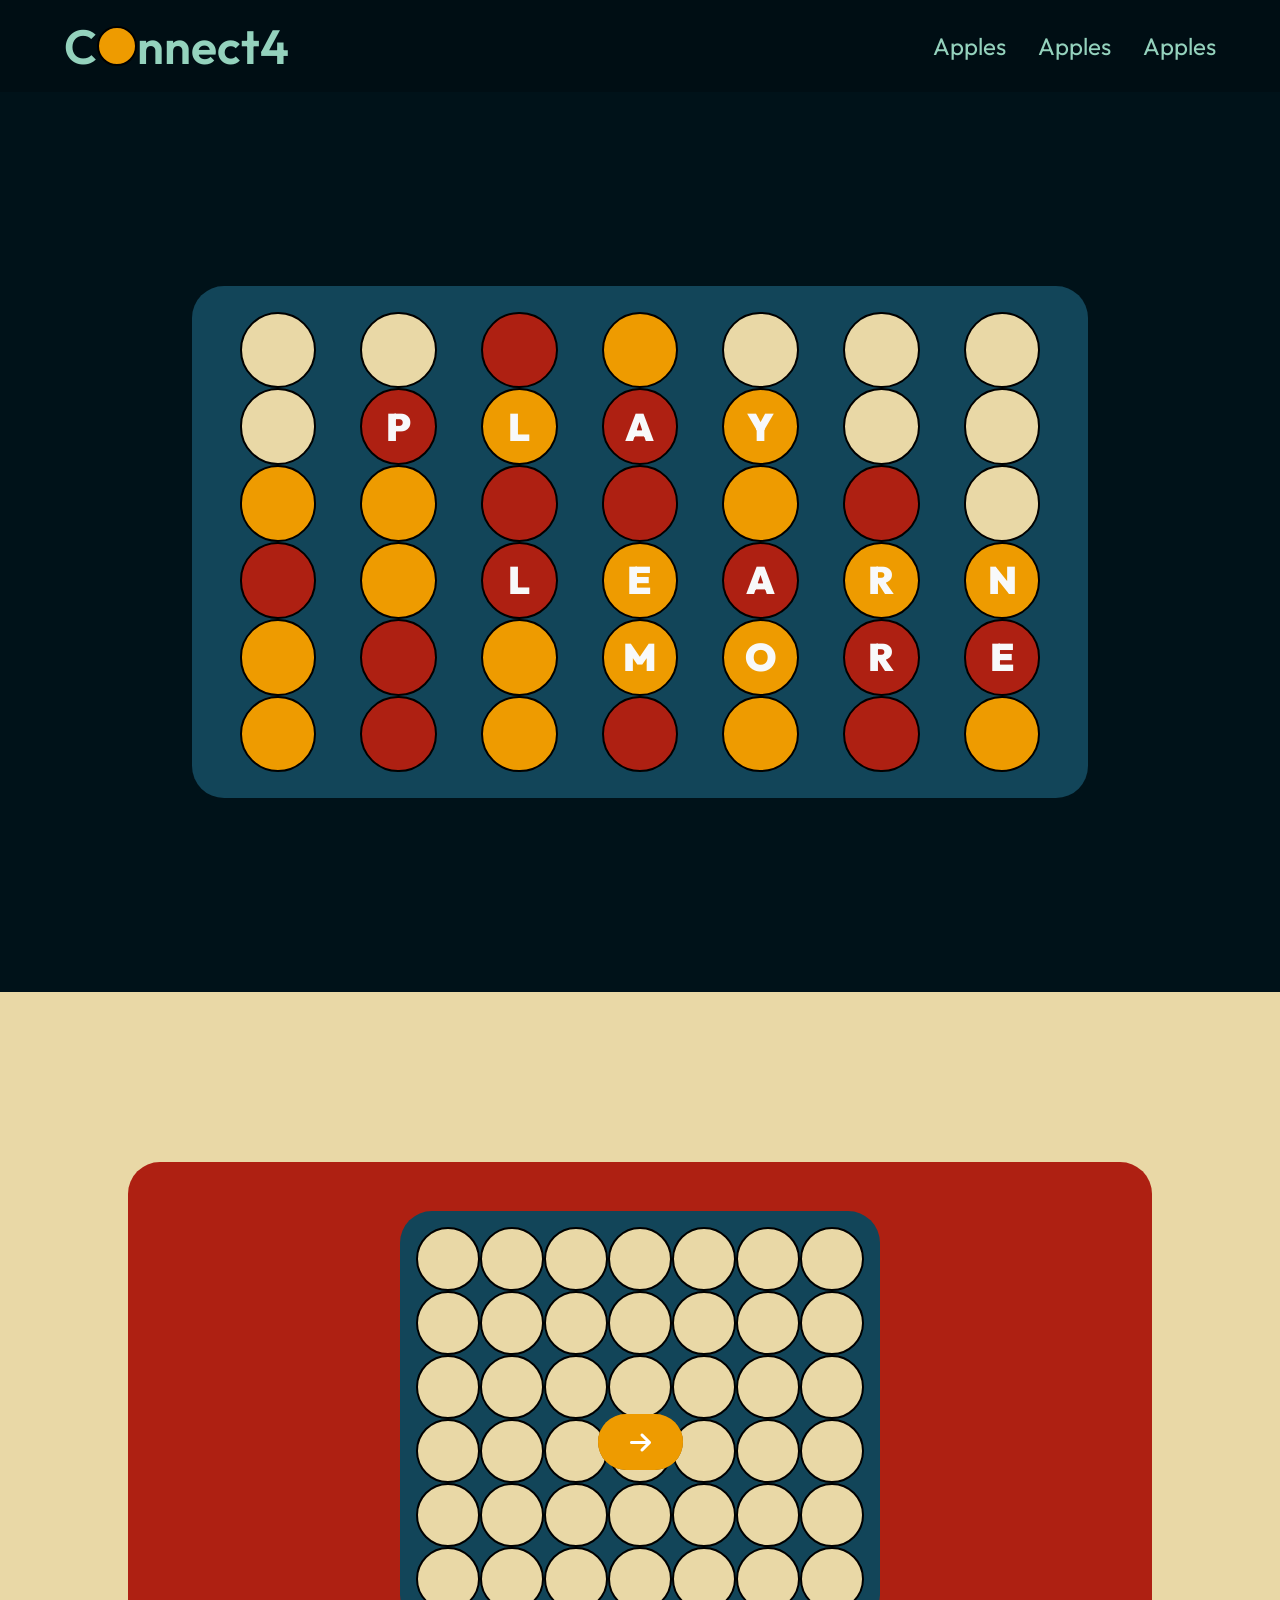
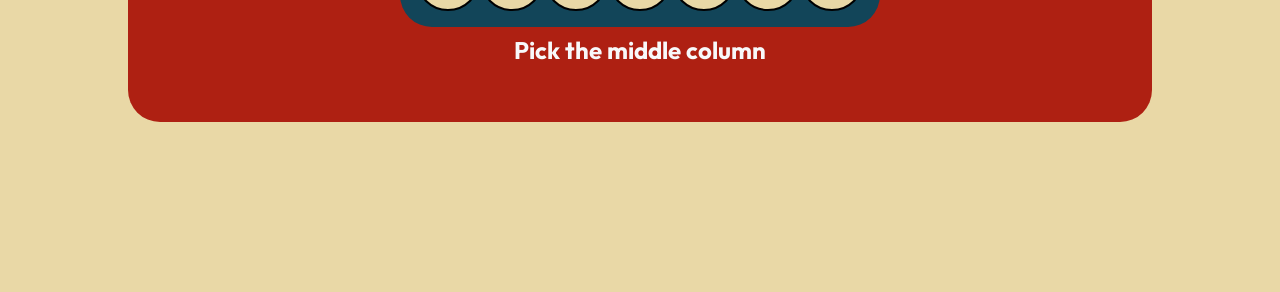
==== commit e8bbeea3: "v6.2.2" ====
--- a/index.html
+++ b/index.html
@@ -6,10 +6,10 @@
     <meta name="viewport" content="width=device-width, initial-scale=1.0">
     <title>Connect4</title>
     <link rel="stylesheet" href="style.css">
-    <link rel="stylesheet" href="main.css">
+    <link rel="stylesheet" href="secondary.css">
     <script src="./gameLogic.js" defer></script>
     <script src="./visual.js" defer></script>
-    <script src="./main.js" defer></script>
+    <script src="./secondary.js" defer></script>
     <link rel="stylesheet" href="https://cdnjs.cloudflare.com/ajax/libs/font-awesome/6.5.0/css/all.min.css">
 
 </head>
--- a/secondary.css
+++ b/secondary.css
@@ -0,0 +1,212 @@
+:root {
+    --bg-primary: #001219;
+    --secondary: #124559;
+    --accent: #E9D8A6;
+    --accent-yellow: #EE9B00;
+    --accent-red: #AE2012;
+    --logo-text: #94D2BD;
+}
+
+html {
+    scroll-behavior: smooth;
+}
+
+section {
+    width: 100%;
+    margin: 0 auto;
+}
+
+
+/* Hero section --> */
+
+.logo {
+    opacity: 0;
+}
+
+.logo.active {
+    opacity: 1;
+}
+
+.heroGrid {
+    width: clamp(22rem, 70vw, 1000px);
+    padding: min(2vw, 2rem);
+    border-radius: 2rem;
+    background-color: var(--secondary);
+
+    display: grid;
+    grid-template-columns: repeat(7, 1fr);
+    place-items: center;
+
+    transform: translateY(150%);
+    transition: transform 1s cubic-bezier(0.20, 1, 1, 1);
+}
+
+.heroGrid.active {
+    transform: translateY(0);
+}
+
+.heroGrid .tile {
+    display: flex;
+    align-items: center;
+    justify-content: center;
+    font-size: clamp(1.5rem,3vw,3rem);
+    font-weight: 900;
+
+    width: clamp(3rem, 6vw, 5rem);
+    height: clamp(3rem, 6vw, 5rem);
+}
+
+.playTile,
+.lmTile {
+    cursor: pointer;
+    transition: scale 0.5s cubic-bezier(0.20, 1, 1, 1);
+}
+
+.playTile.active,
+.lmTile.active {
+    scale: 1.2;
+}
+
+/* <-- Hero Section */
+
+/* How to play --> */
+
+#htpSection {
+    width: 100%;
+    height: 100vh;
+    background-color: var(--accent);
+
+    display: flex;
+    justify-content: center;
+    align-items: center;
+    gap: 1rem;
+}
+
+.htpContainer {
+    flex-shrink: 0;
+    width: clamp( 25rem,80%,1200px);
+    height: clamp(35rem, 40vw, 50rem);
+    border-radius: 2rem;
+    background-color: var(--accent-red);
+
+    display: flex;
+    align-items: center;
+    justify-content: center;
+
+    position: relative;
+    overflow: hidden;
+
+    anchor-name: --anchorParent;
+}
+
+.htpCards {
+    display: flex;
+    flex-direction: column;
+    justify-content: center;
+    align-items: center;
+
+    position: absolute;
+    top: 50%;
+    left: 50%;
+    transition: transform 0.8s ease-in-out;
+}
+
+.htpCards h2{
+    font-size: 1.5rem;
+    margin:0.5rem 0;
+}
+
+.step1.center,
+.step2.center,
+.step3.center {
+    transform: translate(-50%, -50%);
+}
+
+.step1.left,
+.step2.left {
+    transform: translate(-50%, -50%) translateX(-100vw);
+}
+
+.step2.right,
+.step3.right {
+    transform: translate(-50%, -50%) translateX(100vw);
+}
+
+.htps {
+    width: max-content;
+    height: max-content;
+    padding: 1rem;
+
+    display: grid;
+    grid-template-columns: repeat(7, 1fr);
+    place-items: center;
+
+    background-color: var(--secondary);
+    border-radius: 2rem;
+}
+
+.htpPlayBtn {
+    font-size: 1.2rem;
+    font-weight: 700;
+
+    background-color: var(--accent-yellow);
+    padding: 1rem;
+    border-radius: 2rem;
+}
+
+.carouselBtn {
+    margin: 0 1rem;
+    width: max-content;
+    border: none;
+
+    background-color: var(--accent-yellow);
+    transition: all ease-in 0.3s;
+
+    z-index: 2;
+    position: fixed;
+    position-anchor: --anchorParent;
+}
+
+.moveLeft {
+    position-area: left center;
+}
+
+.moveRight {
+    position-area: right center;
+}
+
+.carouselBtn:hover {
+    background-color: rgba(190, 124, 0, 1);
+}
+
+
+
+.moveLeft.inactive,
+.moveRight.inactive {
+    cursor: not-allowed;
+    background-color: rgba(143, 93, 0, 1);
+}
+
+.carouselBtn i {
+    color: white;
+    font-size: 1.5rem;
+}
+
+
+
+/* <-- How to play*/
+
+@media(width<650px){
+    .htpContainer{
+        width: clamp(20rem,80vw,32.5rem);
+    }
+
+   .moveLeft{
+    position-area: bottom center;
+    transform: translate(-3rem,-4.5rem) translate(-60%,-40%);
+   }
+   .moveRight{
+    position-area: bottom center;
+    transform: translate(3rem,-4.5rem) translate(60%,-40%);
+   }
+}
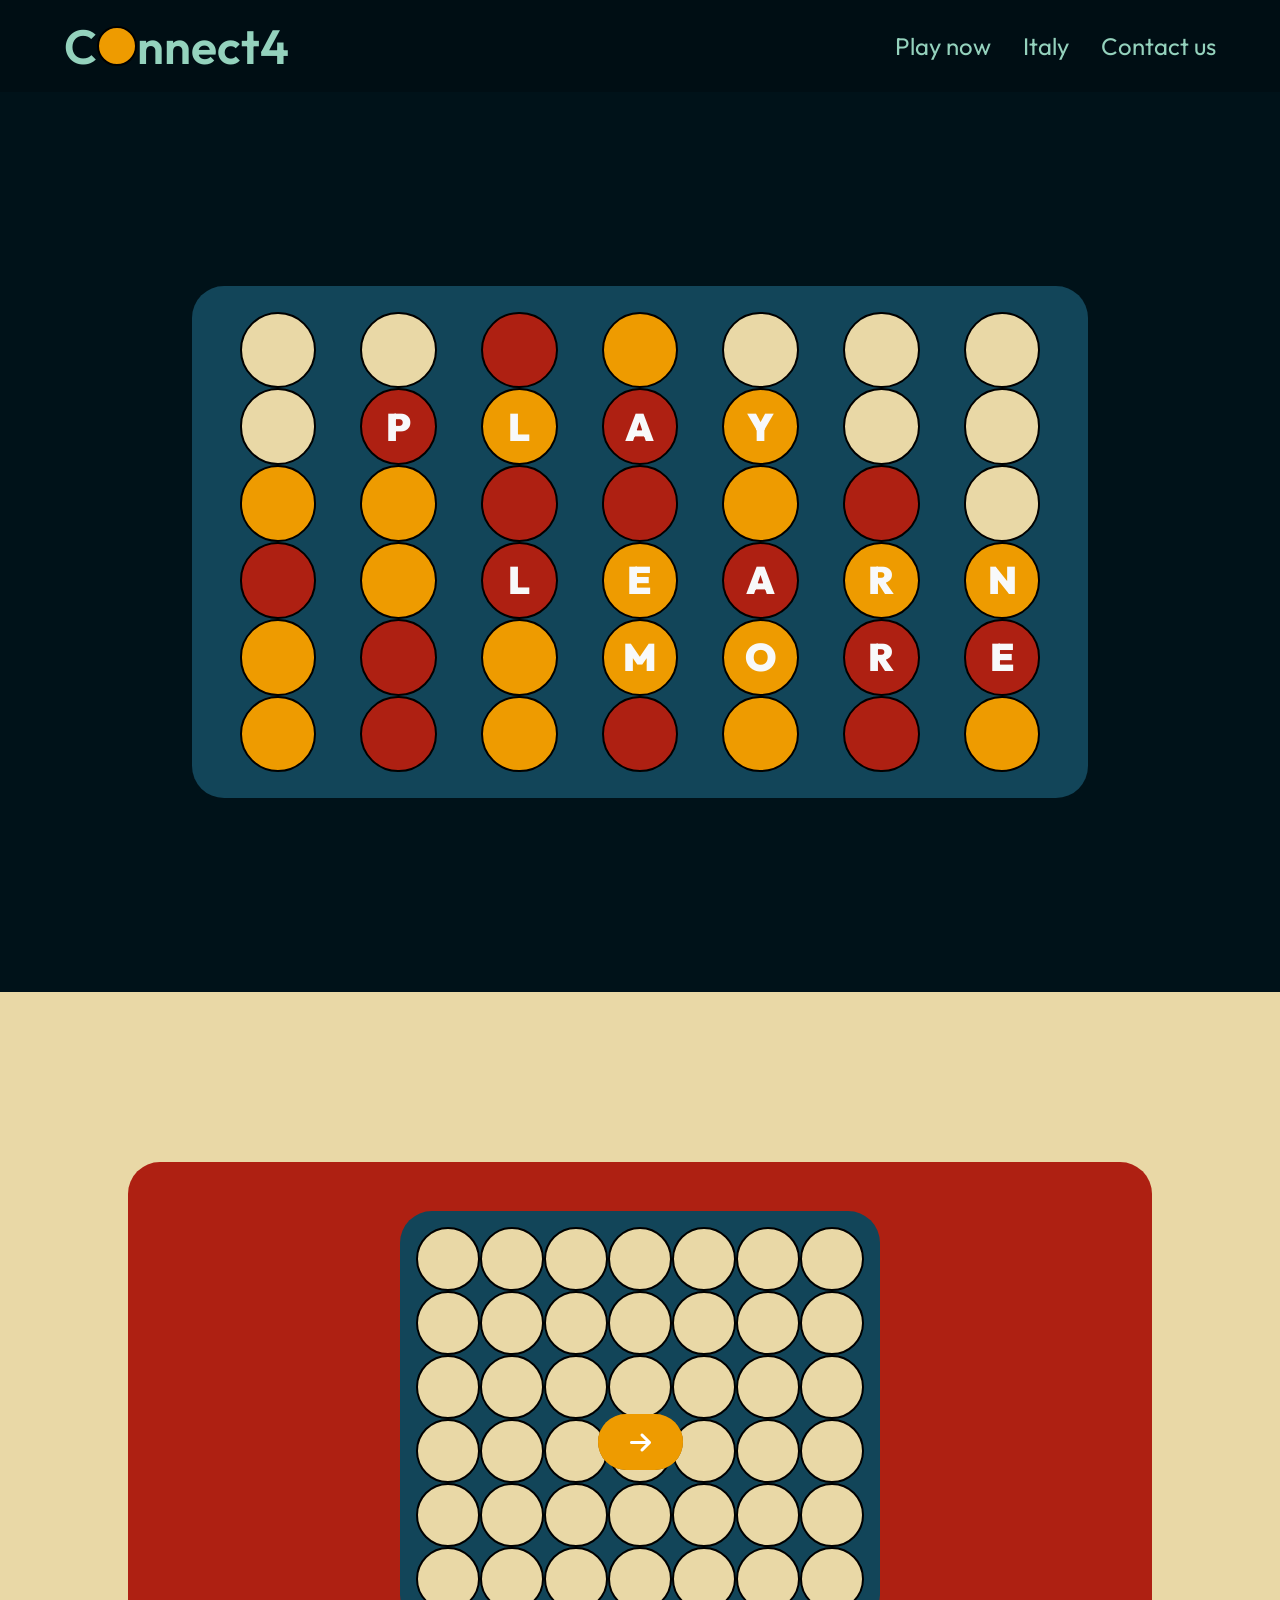
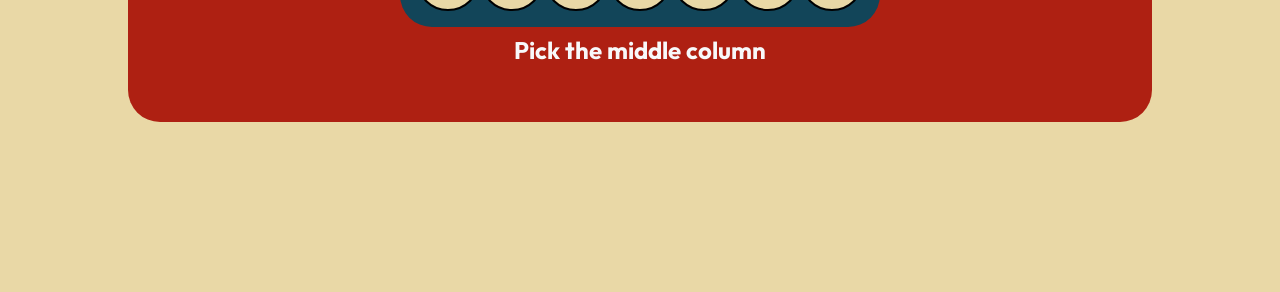
==== commit 3b83a61e: "v7" ====
--- a/index.html
+++ b/index.html
@@ -23,9 +23,9 @@
                 <div>nnect4</div>
             </div>
             <div class="links">
-                <a href="#">Apples</a>
-                <a href="#">Apples</a>
-                <a href="#">Apples</a>
+                <a href="#" class="playTile">Play now</a>
+                <a href="./italy.html">Italy</a>
+                <a href="#">Contact us</a>
             </div>
             <div class="burger-container">
                 <i class="fa-solid fa-burger burger active"></i>
--- a/style.css
+++ b/style.css
@@ -1,5 +1,5 @@
 @import url("https://fonts.googleapis.com/css2?family=Outfit:wght@300;400;600;800&display=swap");
-
+@import url('https://fonts.googleapis.com/css2?family=Playfair+Display:ital,wght@0,400..900;1,400..900&family=Inter:wght@300;400;500&display=swap');
 :root {
   --bg-primary: #001219;
   --bg-secondary: #1a233a;
@@ -12,6 +12,24 @@
   --accent: #E9D8A6;
   --accent-yellow: #EE9B00;
   --accent-red: #AE2012;
+  --italian-red:#CE2B37;
+  --italian-green:#009246;
+  --italian-white:#F1F2F1;
+  --color-basil-green: #2C5E3B;    
+  --color-mozzarella: #FDFBF7;     
+  --color-tomato-red: #D32F2F;     
+  --color-espresso: #2B1E16;       
+  --color-mascarpone: #F4E8C1;
+  --color-ladyfinger: #D2A26D;     
+  --color-crust-gold: #E29543;    
+  --color-cocoa: #5C4033;          
+  --color-text-muted: #59524C;     
+  --color-border: #E6DFD5;
+
+}
+
+html {
+    scroll-behavior: smooth;
 }
 
 * {
@@ -32,12 +50,8 @@
 img {
   display: block;
   max-width: 100%;
-}
-
-.container {
-  width: 100%;
-  max-width: 1200px;
-  margin: 0 auto;
+  aspect-ratio: 1/1;
+  object-fit: cover;
 }
 
 
@@ -47,7 +61,7 @@
   flex-direction: column;
   justify-content: center;
   align-items: stretch;
-  min-height: 100vh;
+  min-height: calc(100vh - 100px);
   position: relative;
 }
 
@@ -214,6 +228,12 @@
   justify-content: center;
 }
 
+main .hero{
+/*   background-color: #adb5bd; */
+  min-height: unset;
+  height: calc(100vh - 93px);
+}
+
 #heroTile {
   width: 2.5rem;
   height: 2.5rem;
@@ -228,6 +248,15 @@
 
 /* <-- Copy from main */
 
+.gamemode-container {
+  width: 100%;
+  max-width: 1200px;
+  margin: 0 auto;
+
+  display: flex;
+  flex-direction: column;
+  gap: 2rem;
+}
 
 .hero h1 {
   font-size: 4.5rem;
@@ -375,7 +404,7 @@
   justify-content: center;
   align-items: center;
   gap: 2rem;
-  padding: 2rem;
+  padding: clamp(0.8rem, 2vw, 2rem);
   border-radius: 1.5rem;
 
   background-color: var(--secondary);
@@ -386,7 +415,7 @@
   justify-content: space-between;
   align-items: center;
   gap: 3rem;
-  padding: 1rem;
+  padding: clamp(0.65rem, 1.2vw, 1rem);
   border-radius: 1rem;
 
   position: relative;
@@ -396,11 +425,12 @@
 
 .playerIndicater h2 {
   color: #faf0ca;
+  font-size: clamp(2rem, 3vw, 3.1rem);
 }
 
 .slider {
-  width: 3rem;
-  height: 0.75rem;
+  width: clamp(2rem, 3vw, 3.2rem);
+  height: clamp(0.5rem, 0.75vw, 0.75rem);
   border-radius: 1rem;
   background-color: #AE2012;
 
@@ -440,8 +470,9 @@
   align-items: center;
   gap: 2rem;
 
-  height: 50vh;
-  width: 50vw;
+  width:  clamp(20rem,50vw,56.25rem);
+  height: clamp(20rem,50vh,27.3rem);
+  
   background-color: var(--secondary);
   border-radius: 4rem;
 
@@ -451,7 +482,7 @@
 #closeBtn {
   position: absolute;
   top: 10%;
-  left: 85%;
+  left: 83%;
 
   background: none;
   border: none;
@@ -513,9 +544,236 @@
   margin: 0 1rem;
 }
 
+/* Italy --> */
+
+.heroItaly{
+  display: flex;
+  justify-content: center;
+  align-items: center;
+
+  height: calc(100vh - 92px);
+}
+
+.heroItaly-container{
+  display: flex;
+  flex-direction: column;
+  justify-content: flex-start;
+  align-items: center;
+}
+
+.heroItaly h1{
+  font-family: 'Playfair Display',serif;
+  font-size: clamp(3rem,5vw,7rem);
+}
+
+.itGreen{
+  color: var(--italian-green);
+}
+
+.itRed{
+  color: var(--italian-red);
+}
+
+.itWhite{
+  color: var(--italian-white);
+}
+
+.itCards-container{
+  display: flex;
+  gap: 1rem;
+}
+
+.itCards{
+  width: 20rem;
+  text-align: center;
+  background-color: var(--accent);
+  padding: 0.5rem;
+  transition: scale 0.5s ease-in-out;
+}
+
+.italyCard{
+  color: var(--color-basil-green);
+}
+
+.neapolitanCard{
+  color: var(--italian-red);
+}
+
+.tiramisuCard{
+  color: var(--color-cocoa);
+}
+
+.itCards:hover{
+  cursor: pointer;
+  scale: 1.1;
+}
+
+#italy,#neapolitan,#tiramisu{
+  height: 100vh;
+
+  display: flex;
+  justify-content: center;
+  align-items: center;
+}
+
+#italy{
+  background-color: var(--color-crust-gold);
+}
+
+#neapolitan{
+  background-color: var(--color-tomato-red);
+}
+
+#tiramisu{
+  background-color: var(--color-ladyfinger);
+}
+
+
+/* ItalySection --> */
+
+.italy-container{
+  display: flex;
+  gap: 3rem;
+  max-width: 1200px;
+}
+
+.italyLeft{
+  flex: 1;
+  display: grid;
+  grid-template-columns: repeat(2,1fr);
+  gap: 0.5rem;
+  width: 30rem;
+}
+.itImg{
+  border-radius: 1rem;
+  transform: translateX(-100vw);
+  transition: scale ease-out 0.5s, transform 1s ease-in-out;
+}
+
+.itImg.active{
+  transform: translateX(0);
+}
+
+
+.itImg:hover{
+  scale: 1.1;
+}
+
+.italyRight{
+  flex: 1;
+  display: flex;
+  flex-direction: column;
+  justify-content: flex-start;
+  align-items: center;
+  padding: 2rem;
+  gap: 2rem;
+
+}
+
+.italyRight h2,.neapolitanLeft h2,.tiramisuTop h2{
+  font-family: 'Playfair Display';
+  text-decoration: underline;
+  text-decoration-thickness: 3px;
+  text-underline-offset: 5px;
+  font-size: 3rem;
+}
+.italyRight p,.neapolitanLeft p, .tiramisuTop p{
+  font-family: 'Inter',sans-serif;
+  font-size: 1.2rem;
+  line-height: 2rem;
+}
+
+/* <-- ItalySection */
+
+/* Pizza section --> */
+
+#neapolitan{
+  overflow: hidden;
+}
+
+.neapolitan-container{
+  display: flex;
+  justify-content: center;
+  align-items: center;
+  gap: 3rem;
+  max-width: 1200px;
+}
+
+.neapolitanLeft{
+  flex: 1;
+}
+.neapolitanRight{
+  flex: 1;
+  position: relative;
+}
+
+.neapolitanRight img{
+  transform: translateX(100vw) rotate(360deg);
+}
+
+.neapolitanRight .itImg.active{
+  transform: translate(0) rotate(0);
+}
+
+/* <-- Pizza section */
+
+/* Tiramisu section --> */
+
+.tiramisu-container{
+  display: flex;
+  flex-direction: column;
+  justify-content: space-around;
+  align-items: center;
+  gap: 2rem;
+}
+
+
+.tiramisuTop{
+margin-top: 2rem;
+  text-align: center;
+}
+
+.tiramisuBottom img{
+  width: 37rem;
+  aspect-ratio: 16/9;
+}
+
+.tiramisuBottom img{
+  transform: translateX(0);
+  transform: translateY(100vh);
+}
+
+.tiramisuBottom .itImg.active{
+  transform: translateY(0);
+}
+
+/* <-- Tiramisu section */
+
+/* <-- Italy */
+
+@media(width>1000px){
+  #closeBtn{
+    left: 87%;
+  }
+}
+
+@media (width<800px) {
+  .game-container {
+    flex-direction: column-reverse;
+  }
+
+  .info-container.visible {
+    flex-direction: row;
+  }
+
+  #closeBtn{
+    left: 80%;
+  }
+}
+
 @media(width<750px) {
 
-  .burger-container{
+  .burger-container {
     pointer-events: auto;
   }
 
@@ -525,7 +783,7 @@
     pointer-events: auto;
   }
 
-  .links{
+  .links {
     position: absolute;
     top: 100%;
     left: 0;
@@ -544,12 +802,12 @@
     transition: opacity 0.5s ease-in-out;
   }
 
-  .links.active{
+  .links.active {
     pointer-events: auto;
     opacity: 1;
   }
 
-  .links a{
+  .links a {
     padding: 0.5rem;
     margin-bottom: 1rem;
   }
@@ -557,7 +815,7 @@
 
 @media(width<650px) {
   .tile {
-    width: clamp(2.3rem, 7vw, 3.3rem);
-    height: clamp(2.3rem, 7vw, 3.3rem);
+    width: clamp(2.3rem, 10vw, 3.3rem);
+    height: clamp(2.3rem, 10vw, 3.3rem);
   }
 }
--- a/secondary.css
+++ b/secondary.css
@@ -7,10 +7,6 @@
     --logo-text: #94D2BD;
 }
 
-html {
-    scroll-behavior: smooth;
-}
-
 section {
     width: 100%;
     margin: 0 auto;
@@ -49,7 +45,7 @@
     display: flex;
     align-items: center;
     justify-content: center;
-    font-size: clamp(1.5rem,3vw,3rem);
+    font-size: clamp(1.5rem, 3vw, 3rem);
     font-weight: 900;
 
     width: clamp(3rem, 6vw, 5rem);
@@ -84,7 +80,7 @@
 
 .htpContainer {
     flex-shrink: 0;
-    width: clamp( 25rem,80%,1200px);
+    width: clamp(25rem, 80%, 1200px);
     height: clamp(35rem, 40vw, 50rem);
     border-radius: 2rem;
     background-color: var(--accent-red);
@@ -111,9 +107,9 @@
     transition: transform 0.8s ease-in-out;
 }
 
-.htpCards h2{
+.htpCards h2 {
     font-size: 1.5rem;
-    margin:0.5rem 0;
+    margin: 0.5rem 0;
 }
 
 .step1.center,
@@ -196,17 +192,23 @@
 
 /* <-- How to play*/
 
-@media(width<650px){
-    .htpContainer{
-        width: clamp(20rem,80vw,32.5rem);
-    }
-
-   .moveLeft{
-    position-area: bottom center;
-    transform: translate(-3rem,-4.5rem) translate(-60%,-40%);
-   }
-   .moveRight{
-    position-area: bottom center;
-    transform: translate(3rem,-4.5rem) translate(60%,-40%);
-   }
+@media(width<650px) {
+    .htpContainer {
+        width: clamp(20rem, 80vw, 32.5rem);
+    }
+
+    .htps .tile {
+        width: clamp(2.3rem, 7vw, 3.3rem);
+        height: clamp(2.3rem, 7vw, 3.3rem);
+    }
+
+    .moveLeft {
+        position-area: bottom center;
+        transform: translate(-3rem, -4.5rem) translate(-60%, -40%);
+    }
+
+    .moveRight {
+        position-area: bottom center;
+        transform: translate(3rem, -4.5rem) translate(60%, -40%);
+    }
 }
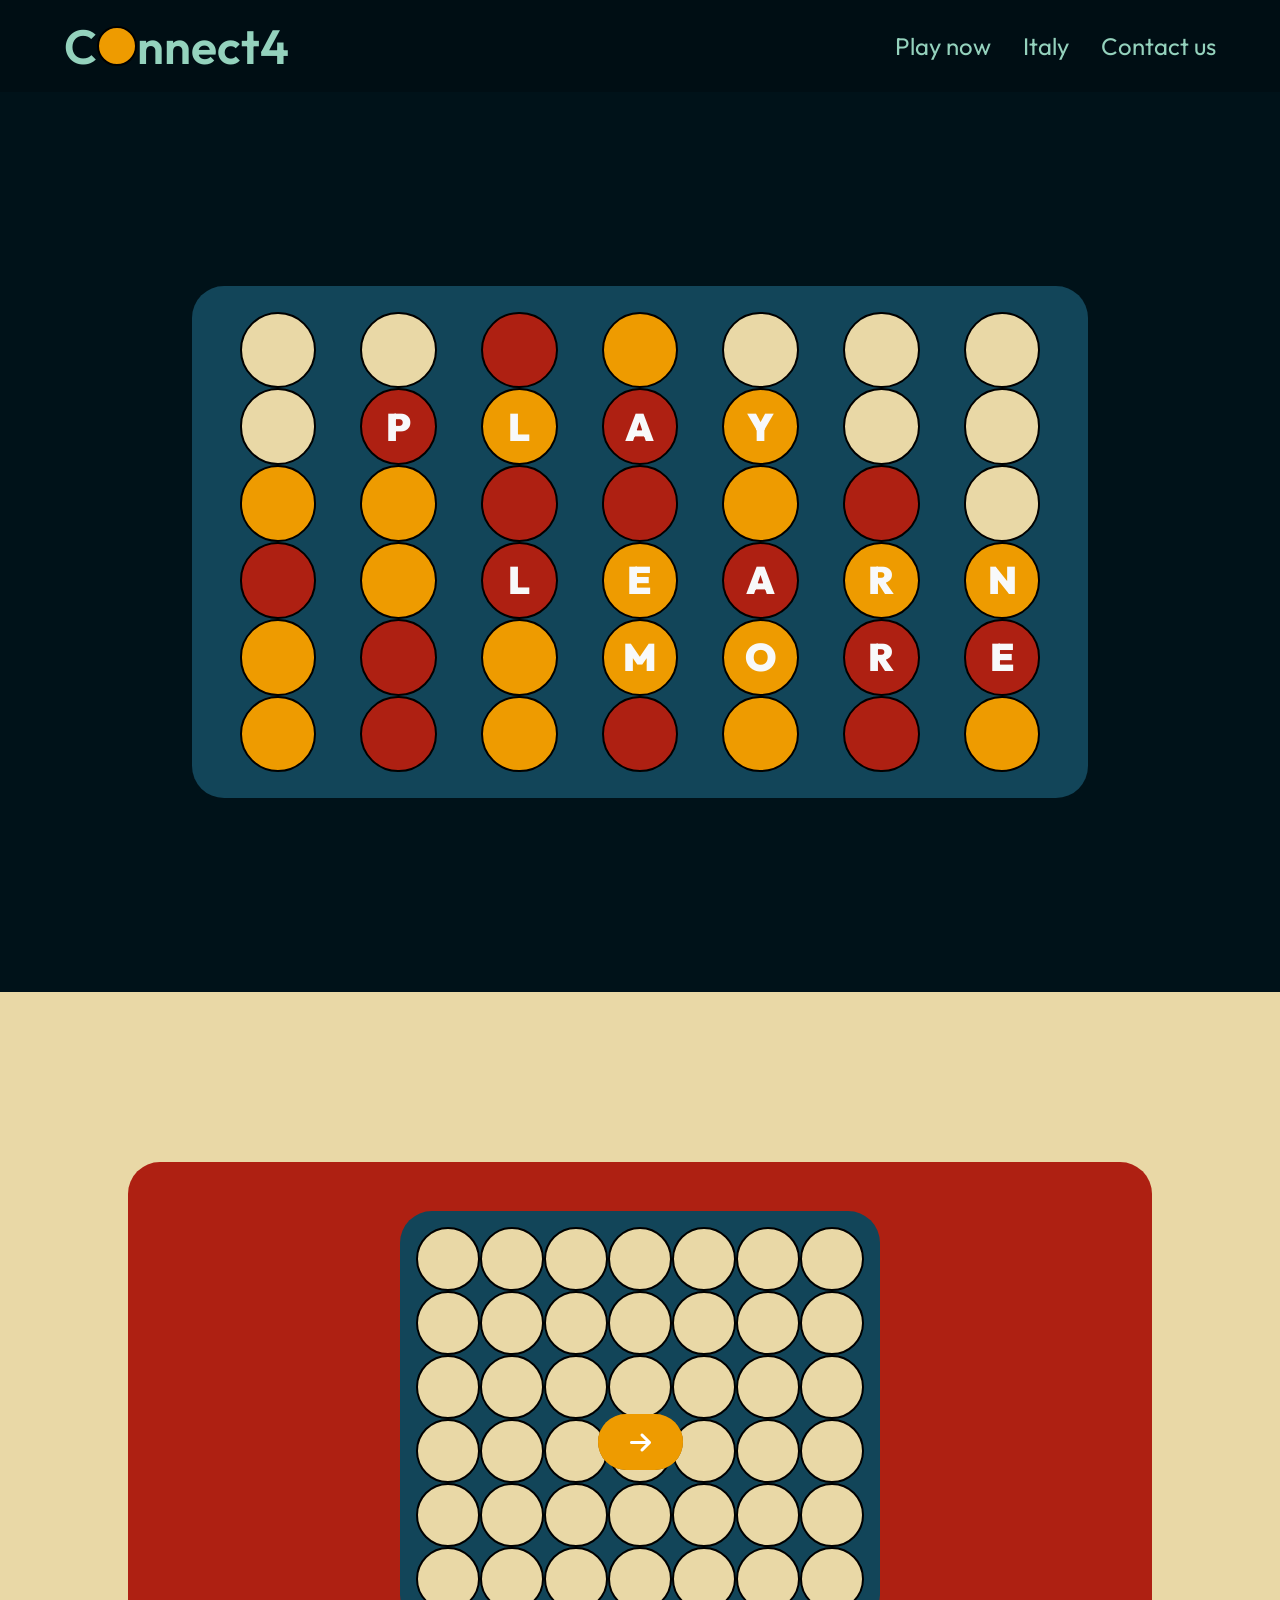
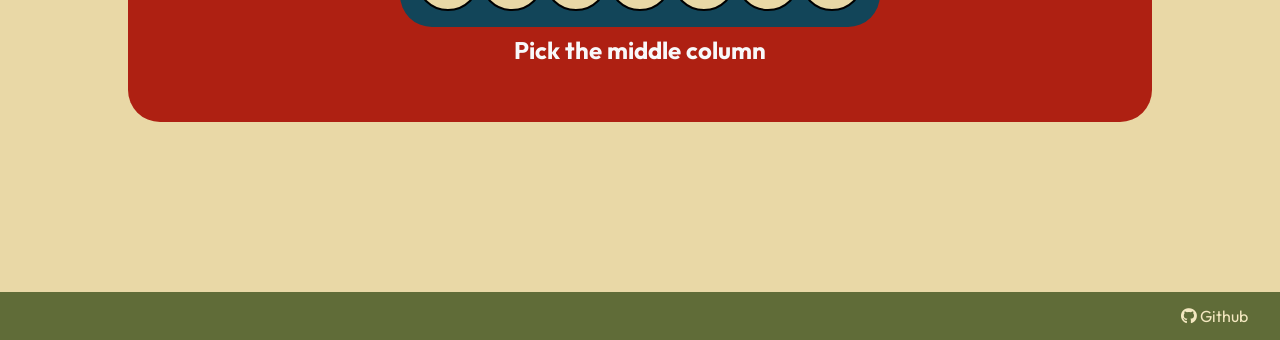
==== commit 5765a906: "v7.1" ====
--- a/index.html
+++ b/index.html
@@ -25,7 +25,7 @@
             <div class="links">
                 <a href="#" class="playTile">Play now</a>
                 <a href="./italy.html">Italy</a>
-                <a href="#">Contact us</a>
+                <a href="#footerSection">Contact us</a>
             </div>
             <div class="burger-container">
                 <i class="fa-solid fa-burger burger active"></i>
@@ -246,6 +246,9 @@
         </button>
     </section>
 
+    <footer id="footerSection">
+        <a href="https://github.com/someoneforus" target="_blank"><i class="fa-brands fa-github"></i> Github</a>
+    </footer>
 
 </body>
 
--- a/style.css
+++ b/style.css
@@ -1,5 +1,6 @@
 @import url("https://fonts.googleapis.com/css2?family=Outfit:wght@300;400;600;800&display=swap");
 @import url('https://fonts.googleapis.com/css2?family=Playfair+Display:ital,wght@0,400..900;1,400..900&family=Inter:wght@300;400;500&display=swap');
+
 :root {
   --bg-primary: #001219;
   --bg-secondary: #1a233a;
@@ -12,24 +13,24 @@
   --accent: #E9D8A6;
   --accent-yellow: #EE9B00;
   --accent-red: #AE2012;
-  --italian-red:#CE2B37;
-  --italian-green:#009246;
-  --italian-white:#F1F2F1;
-  --color-basil-green: #2C5E3B;    
-  --color-mozzarella: #FDFBF7;     
-  --color-tomato-red: #D32F2F;     
-  --color-espresso: #2B1E16;       
+  --italian-red: #CE2B37;
+  --italian-green: #009246;
+  --italian-white: #F1F2F1;
+  --color-basil-green: #2C5E3B;
+  --color-mozzarella: #FDFBF7;
+  --color-tomato-red: #D32F2F;
+  --color-espresso: #2B1E16;
   --color-mascarpone: #F4E8C1;
-  --color-ladyfinger: #D2A26D;     
-  --color-crust-gold: #E29543;    
-  --color-cocoa: #5C4033;          
-  --color-text-muted: #59524C;     
+  --color-ladyfinger: #D2A26D;
+  --color-crust-gold: #E29543;
+  --color-cocoa: #5C4033;
+  --color-text-muted: #59524C;
   --color-border: #E6DFD5;
 
 }
 
 html {
-    scroll-behavior: smooth;
+  scroll-behavior: smooth;
 }
 
 * {
@@ -228,8 +229,8 @@
   justify-content: center;
 }
 
-main .hero{
-/*   background-color: #adb5bd; */
+main .hero {
+  /*   background-color: #adb5bd; */
   min-height: unset;
   height: calc(100vh - 93px);
 }
@@ -470,9 +471,9 @@
   align-items: center;
   gap: 2rem;
 
-  width:  clamp(20rem,50vw,56.25rem);
-  height: clamp(20rem,50vh,27.3rem);
-  
+  width: clamp(20rem, 50vw, 56.25rem);
+  height: clamp(20rem, 50vh, 27.3rem);
+
   background-color: var(--secondary);
   border-radius: 4rem;
 
@@ -546,7 +547,7 @@
 
 /* Italy --> */
 
-.heroItaly{
+.heroItaly {
   display: flex;
   justify-content: center;
   align-items: center;
@@ -554,61 +555,65 @@
   height: calc(100vh - 92px);
 }
 
-.heroItaly-container{
+.heroItaly-container {
   display: flex;
   flex-direction: column;
   justify-content: flex-start;
   align-items: center;
 }
 
-.heroItaly h1{
-  font-family: 'Playfair Display',serif;
-  font-size: clamp(3rem,5vw,7rem);
-}
-
-.itGreen{
+.heroItaly h1 {
+  font-family: 'Playfair Display', serif;
+  font-size: clamp(3rem, 5vw, 7rem);
+}
+
+.itGreen {
   color: var(--italian-green);
 }
 
-.itRed{
+.itRed {
   color: var(--italian-red);
 }
 
-.itWhite{
+.itWhite {
   color: var(--italian-white);
 }
 
-.itCards-container{
+.itCards-container {
   display: flex;
   gap: 1rem;
 }
 
-.itCards{
-  width: 20rem;
+.itCards {
+  width: clamp(11rem, 20vw, 25rem);
   text-align: center;
   background-color: var(--accent);
   padding: 0.5rem;
   transition: scale 0.5s ease-in-out;
-}
-
-.italyCard{
+
+  font-family: 'Playfair Display';
+}
+
+.italyCard {
   color: var(--color-basil-green);
 }
 
-.neapolitanCard{
+.neapolitanCard {
   color: var(--italian-red);
 }
 
-.tiramisuCard{
+.tiramisuCard {
   color: var(--color-cocoa);
 }
 
-.itCards:hover{
+.itCards:hover {
   cursor: pointer;
   scale: 1.1;
 }
 
-#italy,#neapolitan,#tiramisu{
+#italy,
+#neapolitan,
+#tiramisu {
   height: 100vh;
 
   display: flex;
@@ -616,70 +621,85 @@
   align-items: center;
 }
 
-#italy{
+#italy {
   background-color: var(--color-crust-gold);
 }
 
-#neapolitan{
+#neapolitan {
   background-color: var(--color-tomato-red);
 }
 
-#tiramisu{
+#tiramisu {
   background-color: var(--color-ladyfinger);
 }
 
+.italy-container,
+.neapolitan-container,
+.tiramisu-container {
+  width: clamp(800px, 85vw, 1200px);
+}
+
+
+.italy-container>*,
+.neapolitan-container>*,
+.tiramisu-container>* {
+  padding: clamp(0.5rem, 1vw, 2rem);
+}
 
 /* ItalySection --> */
 
-.italy-container{
-  display: flex;
-  gap: 3rem;
-  max-width: 1200px;
-}
-
-.italyLeft{
+.italy-container {
+  display: flex;
+  gap: clamp(1.5rem, 3vw, 3rem);
+}
+
+.italyLeft {
   flex: 1;
   display: grid;
-  grid-template-columns: repeat(2,1fr);
+  grid-template-columns: repeat(2, 1fr);
   gap: 0.5rem;
   width: 30rem;
 }
-.itImg{
+
+.itImg {
   border-radius: 1rem;
   transform: translateX(-100vw);
   transition: scale ease-out 0.5s, transform 1s ease-in-out;
 }
 
-.itImg.active{
+.itImg.active {
   transform: translateX(0);
 }
 
 
-.itImg:hover{
+.itImg:hover {
   scale: 1.1;
 }
 
-.italyRight{
+.italyRight {
   flex: 1;
   display: flex;
   flex-direction: column;
   justify-content: flex-start;
   align-items: center;
-  padding: 2rem;
   gap: 2rem;
-
-}
-
-.italyRight h2,.neapolitanLeft h2,.tiramisuTop h2{
+}
+
+.italyRight h2,
+.neapolitanLeft h2,
+.tiramisuTop h2 {
   font-family: 'Playfair Display';
   text-decoration: underline;
   text-decoration-thickness: 3px;
   text-underline-offset: 5px;
-  font-size: 3rem;
-}
-.italyRight p,.neapolitanLeft p, .tiramisuTop p{
-  font-family: 'Inter',sans-serif;
-  font-size: 1.2rem;
+  font-size: clamp(2rem, 4vw, 3rem);
+}
+
+.italyRight p,
+.neapolitanLeft p,
+.tiramisuTop p {
+  font-family: 'Inter', sans-serif;
+  font-size: clamp(1rem, 1.6vw, 1.2rem);
   line-height: 2rem;
 }
 
@@ -687,31 +707,32 @@
 
 /* Pizza section --> */
 
-#neapolitan{
+#neapolitan {
   overflow: hidden;
 }
 
-.neapolitan-container{
+.neapolitan-container {
   display: flex;
   justify-content: center;
   align-items: center;
   gap: 3rem;
-  max-width: 1200px;
-}
-
-.neapolitanLeft{
+
+}
+
+.neapolitanLeft {
   flex: 1;
 }
-.neapolitanRight{
+
+.neapolitanRight {
   flex: 1;
   position: relative;
 }
 
-.neapolitanRight img{
+.neapolitanRight img {
   transform: translateX(100vw) rotate(360deg);
 }
 
-.neapolitanRight .itImg.active{
+.neapolitanRight .itImg.active {
   transform: translate(0) rotate(0);
 }
 
@@ -719,7 +740,11 @@
 
 /* Tiramisu section --> */
 
-.tiramisu-container{
+#tiramisu{
+  overflow: hidden;
+}
+
+.tiramisu-container {
   display: flex;
   flex-direction: column;
   justify-content: space-around;
@@ -727,23 +752,22 @@
   gap: 2rem;
 }
 
-
-.tiramisuTop{
-margin-top: 2rem;
+.tiramisuTop {
+  margin-top: 2rem;
   text-align: center;
 }
 
-.tiramisuBottom img{
+.tiramisuBottom img {
   width: 37rem;
   aspect-ratio: 16/9;
 }
 
-.tiramisuBottom img{
+.tiramisuBottom img {
   transform: translateX(0);
   transform: translateY(100vh);
 }
 
-.tiramisuBottom .itImg.active{
+.tiramisuBottom .itImg.active {
   transform: translateY(0);
 }
 
@@ -751,8 +775,32 @@
 
 /* <-- Italy */
 
-@media(width>1000px){
-  #closeBtn{
+footer{
+  display: flex;
+  justify-content: flex-end;
+  align-items: center;
+  width: 100vw;
+  height: 3rem;
+
+  background-color: #606c38;
+}
+
+footer a{
+  text-decoration: none;
+  color: var(--color-mascarpone);
+  transition: scale 0.3s ease-out;
+}
+
+footer a:hover{
+  scale: 1.1;
+}
+
+footer>*{
+  margin-right: 2rem;
+}
+
+@media(width>1000px) {
+  #closeBtn {
     left: 87%;
   }
 }
@@ -766,8 +814,81 @@
     flex-direction: row;
   }
 
-  #closeBtn{
+  #closeBtn {
     left: 80%;
+  }
+
+  .itCards-container {
+    display: grid;
+    grid-template-columns: repeat(2, 1fr);
+  }
+
+  .tiramisuCard {
+    justify-self: center;
+    grid-column: 1/span 2;
+  }
+
+  .italy-container,
+  .neapolitan-container,
+  .tiramisu-container {
+    max-width: 90vw;
+  }
+
+  .italy-container {
+    flex-direction: column-reverse;
+    justify-content: center;
+    align-items: center;
+    text-align: center;
+  }
+
+  .italyLeft {
+    width: clamp(30rem, 90vw, 50rem);
+    grid-template-columns: repeat(4, 1fr);
+  }
+
+  .italyLeft img {
+    aspect-ratio: 9/16;
+  }
+
+  .italyRight h2 {
+    font-size: 3rem;
+  }
+
+  #neapolitan {
+    background: linear-gradient(rgba(0, 0, 0, 0.4), rgba(0, 0, 0, 0.4)), url(./images/neapolitan2.jpeg);
+    background-position: center;
+    background-repeat: no-repeat;
+    background-size: cover;
+  }
+
+  .neapolitanLeft {
+    text-align: center;
+
+  }
+
+  .neapolitanLeft h2,
+  .neapolitanLeft p {
+    color: var(--color-mozzarella);
+  }
+
+  .neapolitanRight {
+    display: none;
+  }
+
+  #tiramisu {
+    background: linear-gradient(rgba(0, 0, 0, 0.4), rgba(0, 0, 0, 0.4)), url(./images/tiramisu3.jpeg);
+    background-position: center;
+    background-repeat: no-repeat;
+    background-size: cover;
+  }
+
+  .tiramisuTop h2,
+  .tiramisuTop p {
+    color: var(--color-mascarpone);
+  }
+
+  .tiramisuBottom {
+    display: none;
   }
 }
 
@@ -818,4 +939,21 @@
     width: clamp(2.3rem, 10vw, 3.3rem);
     height: clamp(2.3rem, 10vw, 3.3rem);
   }
+}
+
+@media(width<600px) {
+  #italy {
+    background: linear-gradient(rgba(0, 0, 0, 0.4), rgba(0, 0, 0, 0.4)), url(./images/venice.jpeg);
+    background-position: center;
+    background-repeat: no-repeat;
+    background-size: cover;
+  }
+
+  .italyLeft {
+    display: none;
+  }
+
+  .italyRight h2, .italyRight p{
+    color: var(--color-mozzarella);
+  }
 }
